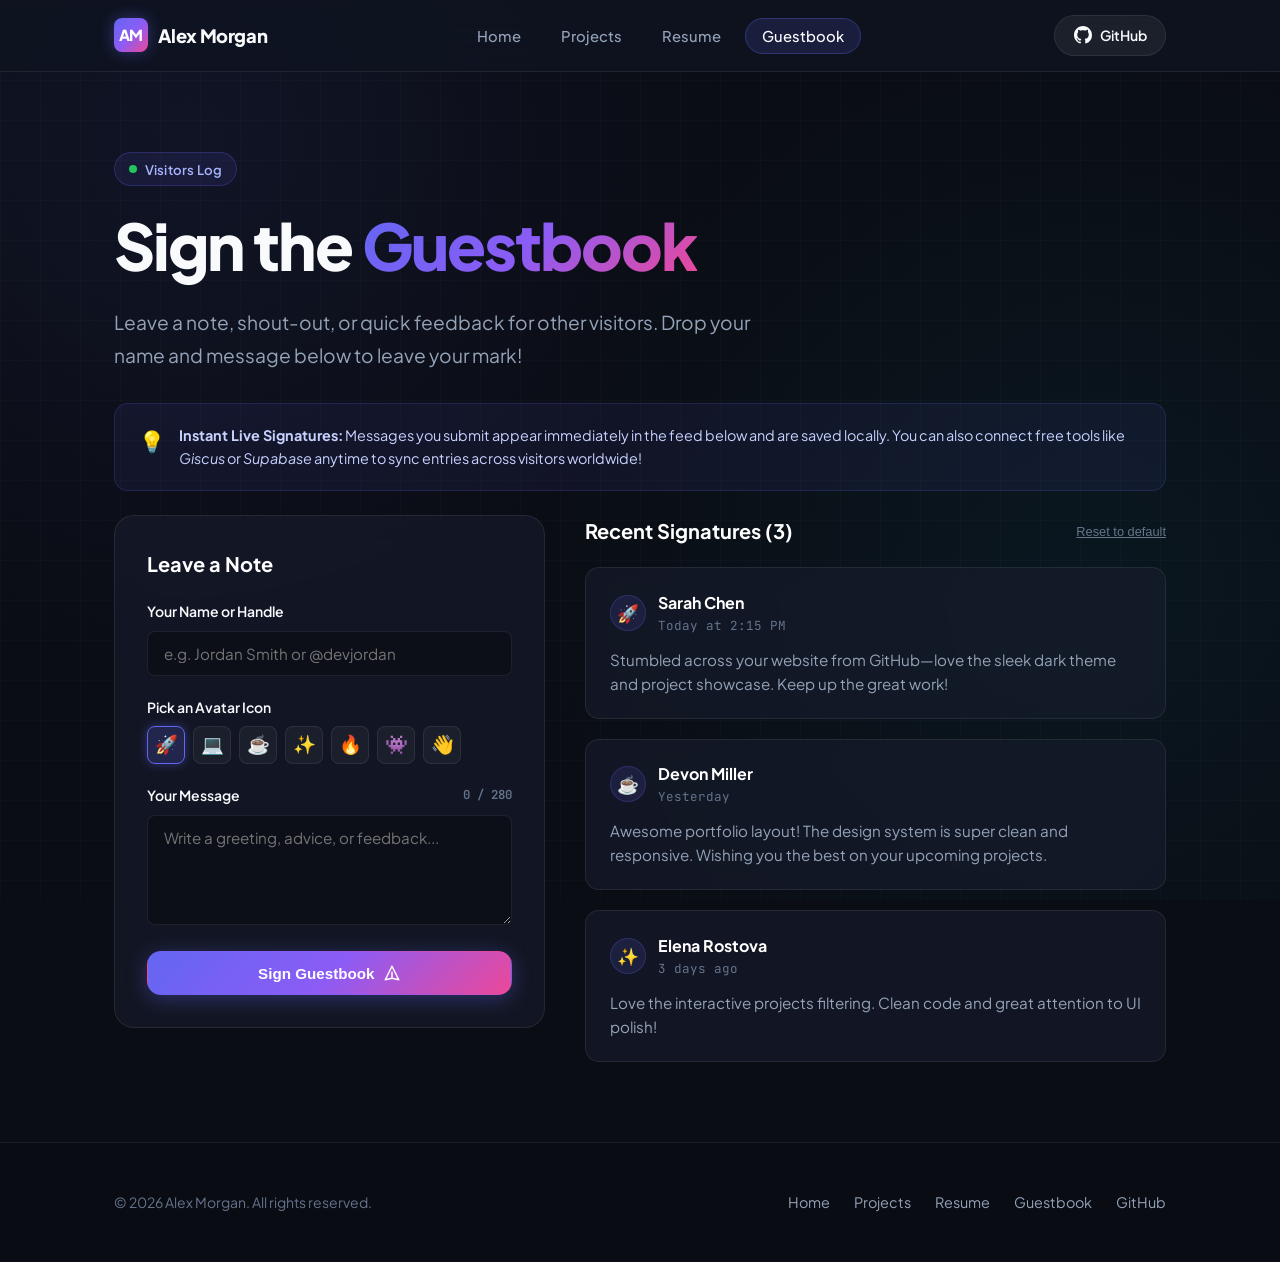
==== guestbook.html @ f6452e95 "Add guestbook feature with interactive sign form, local persistence, and updated navigation" ====
<!DOCTYPE html>
<html lang="en">
<head>
  <meta charset="UTF-8">
  <meta name="viewport" content="width=device-width, initial-scale=1.0">
  <meta name="description" content="Sign the Guestbook - Leave a friendly message, feedback, or greeting on Alex Morgan's personal website.">
  <title>Guestbook | Alex Morgan</title>
  <link rel="stylesheet" href="styles.css">
</head>
<body>
  <!-- Header / Navigation -->
  <header class="site-header">
    <div class="container site-nav">
      <a href="index.html" class="brand-logo" id="brand-logo">
        <span class="logo-symbol">AM</span>
        <span>Alex Morgan</span>
      </a>
      <nav aria-label="Main Navigation">
        <ul class="nav-links">
          <li><a href="index.html" id="nav-home">Home</a></li>
          <li><a href="project.html" id="nav-projects">Projects</a></li>
          <li><a href="resume.html" id="nav-resume">Resume</a></li>
          <li><a href="guestbook.html" class="active" id="nav-guestbook">Guestbook</a></li>
        </ul>
      </nav>
      <a href="https://github.com/dranzino/dranzinowebsite2026" target="_blank" rel="noopener noreferrer" class="nav-action-btn" id="github-link">
        <svg width="18" height="18" viewBox="0 0 24 24" fill="currentColor">
          <path d="M12 0C5.37 0 0 5.37 0 12c0 5.31 3.435 9.795 8.205 11.385.6.105.825-.255.825-.57 0-.285-.015-1.23-.015-2.235-3.015.555-3.795-.735-4.035-1.41-.135-.345-.72-1.41-1.23-1.695-.42-.225-1.02-.78-.015-.795.945-.015 1.62.87 1.845 1.23 1.08 1.815 2.805 1.305 3.495.99.105-.78.42-1.305.765-1.605-2.67-.3-5.46-1.335-5.46-5.925 0-1.305.465-2.385 1.23-3.225-.12-.3-.54-1.53.12-3.18 0 0 1.005-.315 3.3 1.23.96-.27 1.98-.405 3-.405s2.04.135 3 .405c2.295-1.56 3.3-1.23 3.3-1.23.66 1.65.24 2.88.12 3.18.765.84 1.23 1.905 1.23 3.225 0 4.605-2.805 5.625-5.475 5.925.435.375.81 1.095.81 2.22 0 1.605-.015 2.895-.015 3.3 0 .315.225.69.825.57A12.02 12.02 0 0024 12c0-6.63-5.37-12-12-12z"/>
        </svg>
        <span>GitHub</span>
      </a>
    </div>
  </header>

  <!-- Main Content -->
  <main class="container">
    <!-- Hero Section -->
    <section class="hero" style="padding-bottom: 2rem;">
      <div class="hero-badge">
        <span class="pulse-dot"></span>
        <span>Visitors Log</span>
      </div>
      <h1 class="hero-title">Sign the <span class="gradient-text">Guestbook</span></h1>
      <p class="hero-subtitle">
        Leave a note, shout-out, or quick feedback for other visitors. Drop your name and message below to leave your mark!
      </p>
    </section>

    <!-- Info Banner -->
    <div class="guest-info-banner">
      <div style="font-size: 1.3rem;">💡</div>
      <div>
        <strong>Instant Live Signatures:</strong> Messages you submit appear immediately in the feed below and are saved locally. You can also connect free tools like <em>Giscus</em> or <em>Supabase</em> anytime to sync entries across visitors worldwide!
      </div>
    </div>

    <!-- Guestbook Grid: Form & Feed -->
    <div class="guestbook-grid">
      <!-- Submission Form -->
      <aside class="guestbook-form-card">
        <h2 style="font-size: 1.25rem; font-weight: 700; color: #fff; margin-bottom: 1.25rem;">
          Leave a Note
        </h2>

        <form id="guestbook-form">
          <div class="form-group">
            <label class="form-label" for="guest-name-input">
              <span>Your Name or Handle</span>
            </label>
            <input 
              type="text" 
              id="guest-name-input" 
              class="form-input" 
              placeholder="e.g. Jordan Smith or @devjordan" 
              maxlength="40" 
              required
            >
          </div>

          <div class="form-group">
            <label class="form-label">
              <span>Pick an Avatar Icon</span>
            </label>
            <div class="avatar-selector" id="avatar-selector">
              <button type="button" class="avatar-opt selected" data-avatar="🚀">🚀</button>
              <button type="button" class="avatar-opt" data-avatar="💻">💻</button>
              <button type="button" class="avatar-opt" data-avatar="☕">☕</button>
              <button type="button" class="avatar-opt" data-avatar="✨">✨</button>
              <button type="button" class="avatar-opt" data-avatar="🔥">🔥</button>
              <button type="button" class="avatar-opt" data-avatar="👾">👾</button>
              <button type="button" class="avatar-opt" data-avatar="👋">👋</button>
            </div>
          </div>

          <div class="form-group">
            <label class="form-label" for="guest-message-input">
              <span>Your Message</span>
              <span class="form-hint"><span id="char-count">0</span> / 280</span>
            </label>
            <textarea 
              id="guest-message-input" 
              class="form-textarea" 
              placeholder="Write a greeting, advice, or feedback..." 
              maxlength="280" 
              required
            ></textarea>
          </div>

          <button type="submit" class="btn btn-primary" style="width: 100%;" id="submit-guest-btn">
            <span>Sign Guestbook</span>
            <svg width="18" height="18" fill="none" stroke="currentColor" stroke-width="2" viewBox="0 0 24 24">
              <path stroke-linecap="round" stroke-linejoin="round" d="M12 19l9 2-9-18-9 18 9-2zm0 0v-8"/>
            </svg>
          </button>
        </form>
      </aside>

      <!-- Messages Feed -->
      <section>
        <div style="display: flex; justify-content: space-between; align-items: center; margin-bottom: 1.25rem;">
          <h2 style="font-size: 1.25rem; font-weight: 700; color: #fff;">
            Recent Signatures (<span id="total-signatures">0</span>)
          </h2>
          <button id="clear-local-btn" style="background: none; border: none; color: var(--text-dim); font-size: 0.8rem; cursor: pointer; text-decoration: underline;">
            Reset to default
          </button>
        </div>

        <div class="guest-feed" id="guest-feed">
          <!-- Dynamically populated entries -->
        </div>
      </section>
    </div>
  </main>

  <!-- Footer -->
  <footer class="site-footer" style="margin-top: 5rem;">
    <div class="container footer-content">
      <div class="footer-copy">
        &copy; <span id="current-year">2026</span> Alex Morgan. All rights reserved.
      </div>
      <div class="footer-links">
        <a href="index.html">Home</a>
        <a href="project.html">Projects</a>
        <a href="resume.html">Resume</a>
        <a href="guestbook.html">Guestbook</a>
        <a href="https://github.com/dranzino/dranzinowebsite2026" target="_blank" rel="noopener noreferrer">GitHub</a>
      </div>
    </div>
  </footer>

  <script>
    document.getElementById('current-year').textContent = new Date().getFullYear();

    // Default seed messages
    const defaultEntries = [
      {
        id: "seed-1",
        name: "Sarah Chen",
        avatar: "🚀",
        message: "Stumbled across your website from GitHub—love the sleek dark theme and project showcase. Keep up the great work!",
        date: "Today at 2:15 PM"
      },
      {
        id: "seed-2",
        name: "Devon Miller",
        avatar: "☕",
        message: "Awesome portfolio layout! The design system is super clean and responsive. Wishing you the best on your upcoming projects.",
        date: "Yesterday"
      },
      {
        id: "seed-3",
        name: "Elena Rostova",
        avatar: "✨",
        message: "Love the interactive projects filtering. Clean code and great attention to UI polish!",
        date: "3 days ago"
      }
    ];

    // Local Storage helpers
    const STORAGE_KEY = 'portfolio_guestbook_entries_v1';

    function loadEntries() {
      const stored = localStorage.getItem(STORAGE_KEY);
      if (!stored) {
        localStorage.setItem(STORAGE_KEY, JSON.stringify(defaultEntries));
        return defaultEntries;
      }
      try {
        return JSON.parse(stored);
      } catch (e) {
        return defaultEntries;
      }
    }

    function saveEntries(entries) {
      localStorage.setItem(STORAGE_KEY, JSON.stringify(entries));
    }

    // Avatar Selection Logic
    let selectedAvatar = "🚀";
    const avatarBtns = document.querySelectorAll('.avatar-opt');
    avatarBtns.forEach(btn => {
      btn.addEventListener('click', () => {
        avatarBtns.forEach(b => b.classList.remove('selected'));
        btn.classList.add('selected');
        selectedAvatar = btn.getAttribute('data-avatar');
      });
    });

    // Character Counter
    const messageInput = document.getElementById('guest-message-input');
    const charCounter = document.getElementById('char-count');
    messageInput.addEventListener('input', () => {
      charCounter.textContent = messageInput.value.length;
    });

    // Render entries to feed
    const feedContainer = document.getElementById('guest-feed');
    const countDisplay = document.getElementById('total-signatures');

    function renderFeed() {
      const entries = loadEntries();
      countDisplay.textContent = entries.length;
      feedContainer.innerHTML = '';

      entries.forEach(entry => {
        const card = document.createElement('article');
        card.className = 'guest-card';
        card.innerHTML = `
          <div class="guest-card-header">
            <div class="guest-author">
              <div class="guest-avatar-icon">${escapeHtml(entry.avatar || '👋')}</div>
              <div>
                <div class="guest-name">${escapeHtml(entry.name)}</div>
                <div class="guest-date">${escapeHtml(entry.date)}</div>
              </div>
            </div>
          </div>
          <p class="guest-message">${escapeHtml(entry.message)}</p>
        `;
        feedContainer.appendChild(card);
      });
    }

    function escapeHtml(str) {
      return str.replace(/[&<>'"]/g, 
        tag => ({ '&': '&amp;', '<': '&lt;', '>': '&gt;', "'": '&#39;', '"': '&quot;' }[tag] || tag)
      );
    }

    // Handle Form Submit
    const guestForm = document.getElementById('guestbook-form');
    guestForm.addEventListener('submit', (e) => {
      e.preventDefault();
      const name = document.getElementById('guest-name-input').value.trim();
      const message = messageInput.value.trim();

      if (!name || !message) return;

      const newEntry = {
        id: 'entry-' + Date.now(),
        name: name,
        avatar: selectedAvatar,
        message: message,
        date: "Just now"
      };

      const currentEntries = loadEntries();
      currentEntries.unshift(newEntry);
      saveEntries(currentEntries);

      // Re-render and clear form
      renderFeed();
      guestForm.reset();
      charCounter.textContent = "0";

      // Reset avatar selection
      avatarBtns.forEach(b => b.classList.remove('selected'));
      avatarBtns[0].classList.add('selected');
      selectedAvatar = "🚀";
    });

    // Reset button
    document.getElementById('clear-local-btn').addEventListener('click', () => {
      if (confirm('Reset guestbook entries back to defaults?')) {
        localStorage.removeItem(STORAGE_KEY);
        renderFeed();
      }
    });

    // Initial render
    renderFeed();
  </script>
</body>
</html>
---- styles.css ----
/* ==========================================================================
   Design System & Modern Stylesheet
   Personal Website
   ========================================================================== */

@import url('https://fonts.googleapis.com/css2?family=Plus+Jakarta+Sans:wght@300;400;500;600;700;800&family=JetBrains+Mono:wght@400;500&display=swap');

:root {
  /* Color Palette */
  --bg-primary: #0a0d14;
  --bg-secondary: #0f1422;
  --bg-card: rgba(23, 29, 45, 0.65);
  --bg-card-hover: rgba(30, 39, 60, 0.8);
  --bg-glass: rgba(15, 20, 34, 0.75);
  
  --border-subtle: rgba(255, 255, 255, 0.08);
  --border-glow: rgba(99, 102, 241, 0.3);
  --border-accent: rgba(56, 189, 248, 0.4);

  --text-main: #f8fafc;
  --text-muted: #94a3b8;
  --text-dim: #64748b;

  --primary: #6366f1;
  --primary-rgb: 99, 102, 241;
  --secondary: #06b6d4;
  --accent: #ec4899;
  
  --gradient-brand: linear-gradient(135deg, #6366f1 0%, #8b5cf6 50%, #ec4899 100%);
  --gradient-glow: radial-gradient(circle at 50% 0%, rgba(99, 102, 241, 0.15) 0%, transparent 70%);
  --gradient-card: linear-gradient(180deg, rgba(255, 255, 255, 0.04) 0%, rgba(255, 255, 255, 0.01) 100%);

  /* Typography */
  --font-sans: 'Plus Jakarta Sans', -apple-system, BlinkMacSystemFont, 'Segoe UI', Roboto, sans-serif;
  --font-mono: 'JetBrains Mono', monospace;

  /* Layout */
  --max-width: 1100px;
  --nav-height: 72px;
  --radius-sm: 8px;
  --radius-md: 14px;
  --radius-lg: 20px;
  --radius-full: 9999px;

  /* Shadows */
  --shadow-sm: 0 2px 8px rgba(0, 0, 0, 0.25);
  --shadow-md: 0 8px 24px -4px rgba(0, 0, 0, 0.35);
  --shadow-glow: 0 0 30px rgba(99, 102, 241, 0.25);

  /* Transitions */
  --transition-fast: 0.15s ease;
  --transition-normal: 0.25s cubic-bezier(0.16, 1, 0.3, 1);
}

/* Base Resets */
*, *::before, *::after {
  box-sizing: border-box;
  margin: 0;
  padding: 0;
}

html {
  scroll-behavior: smooth;
  color-scheme: dark;
}

body {
  font-family: var(--font-sans);
  background-color: var(--bg-primary);
  color: var(--text-main);
  line-height: 1.6;
  min-height: 100vh;
  display: flex;
  flex-direction: column;
  overflow-x: hidden;
  position: relative;
  background-image: 
    radial-gradient(circle at 15% 15%, rgba(99, 102, 241, 0.08) 0%, transparent 40%),
    radial-gradient(circle at 85% 65%, rgba(6, 182, 212, 0.06) 0%, transparent 45%);
  background-attachment: fixed;
}

/* Background Subtle Mesh Grid */
body::before {
  content: "";
  position: fixed;
  inset: 0;
  background-image: linear-gradient(to right, rgba(255, 255, 255, 0.02) 1px, transparent 1px),
                    linear-gradient(to bottom, rgba(255, 255, 255, 0.02) 1px, transparent 1px);
  background-size: 40px 40px;
  pointer-events: none;
  z-index: 0;
}

/* Links & Media */
a {
  color: inherit;
  text-decoration: none;
  transition: color var(--transition-fast);
}

img {
  max-width: 100%;
  display: block;
}

/* Container */
.container {
  width: 100%;
  max-width: var(--max-width);
  margin-inline: auto;
  padding-inline: 1.5rem;
  position: relative;
  z-index: 1;
}

/* Navigation Header */
.site-header {
  position: sticky;
  top: 0;
  z-index: 100;
  backdrop-filter: blur(16px);
  -webkit-backdrop-filter: blur(16px);
  background: var(--bg-glass);
  border-bottom: 1px solid var(--border-subtle);
  height: var(--nav-height);
  display: flex;
  align-items: center;
}

.site-nav {
  display: flex;
  justify-content: space-between;
  align-items: center;
  width: 100%;
}

.brand-logo {
  display: flex;
  align-items: center;
  gap: 0.65rem;
  font-weight: 800;
  font-size: 1.15rem;
  letter-spacing: -0.02em;
  color: var(--text-main);
}

.brand-logo .logo-symbol {
  width: 34px;
  height: 34px;
  border-radius: var(--radius-sm);
  background: var(--gradient-brand);
  display: grid;
  place-items: center;
  font-size: 0.95rem;
  font-weight: 800;
  color: #fff;
  box-shadow: 0 0 15px rgba(99, 102, 241, 0.4);
}

.nav-links {
  display: flex;
  align-items: center;
  list-style: none;
  gap: 0.5rem;
}

.nav-links a {
  padding: 0.5rem 1rem;
  border-radius: var(--radius-full);
  font-size: 0.925rem;
  font-weight: 500;
  color: var(--text-muted);
  transition: all var(--transition-fast);
}

.nav-links a:hover {
  color: var(--text-main);
  background: rgba(255, 255, 255, 0.05);
}

.nav-links a.active {
  color: #fff;
  background: rgba(99, 102, 241, 0.15);
  border: 1px solid rgba(99, 102, 241, 0.3);
}

.nav-action-btn {
  display: inline-flex;
  align-items: center;
  gap: 0.5rem;
  font-size: 0.875rem;
  font-weight: 600;
  padding: 0.5rem 1.15rem;
  border-radius: var(--radius-full);
  background: rgba(255, 255, 255, 0.06);
  border: 1px solid var(--border-subtle);
  color: var(--text-main);
  transition: all var(--transition-normal);
}

.nav-action-btn:hover {
  background: rgba(255, 255, 255, 0.12);
  border-color: rgba(255, 255, 255, 0.2);
  transform: translateY(-1px);
}

/* Page Hero Section */
.hero {
  padding: 5rem 0 3.5rem;
  display: flex;
  flex-direction: column;
  align-items: flex-start;
  gap: 1.5rem;
}

.hero-badge {
  display: inline-flex;
  align-items: center;
  gap: 0.5rem;
  padding: 0.35rem 0.85rem;
  border-radius: var(--radius-full);
  background: rgba(99, 102, 241, 0.1);
  border: 1px solid rgba(99, 102, 241, 0.25);
  color: #a5b4fc;
  font-size: 0.825rem;
  font-weight: 600;
  letter-spacing: 0.02em;
}

.pulse-dot {
  width: 8px;
  height: 8px;
  border-radius: 50%;
  background: #22c55e;
  box-shadow: 0 0 0 0 rgba(34, 197, 94, 0.7);
  animation: pulse 2s infinite;
}

@keyframes pulse {
  0% { transform: scale(0.95); box-shadow: 0 0 0 0 rgba(34, 197, 94, 0.7); }
  70% { transform: scale(1); box-shadow: 0 0 0 6px rgba(34, 197, 94, 0); }
  100% { transform: scale(0.95); box-shadow: 0 0 0 0 rgba(34, 197, 94, 0); }
}

.hero-title {
  font-size: clamp(2.5rem, 5vw, 4rem);
  font-weight: 800;
  line-height: 1.12;
  letter-spacing: -0.03em;
}

.gradient-text {
  background: var(--gradient-brand);
  -webkit-background-clip: text;
  background-clip: text;
  -webkit-text-fill-color: transparent;
  display: inline-block;
}

.hero-subtitle {
  font-size: 1.2rem;
  color: var(--text-muted);
  max-width: 650px;
  line-height: 1.7;
}

.hero-cta {
  display: flex;
  flex-wrap: wrap;
  gap: 1rem;
  margin-top: 0.75rem;
}

/* Buttons */
.btn {
  display: inline-flex;
  align-items: center;
  justify-content: center;
  gap: 0.5rem;
  padding: 0.75rem 1.6rem;
  border-radius: var(--radius-md);
  font-size: 0.95rem;
  font-weight: 600;
  cursor: pointer;
  transition: all var(--transition-normal);
  border: 1px solid transparent;
}

.btn-primary {
  background: var(--gradient-brand);
  color: #fff;
  box-shadow: 0 4px 20px rgba(99, 102, 241, 0.35);
}

.btn-primary:hover {
  transform: translateY(-2px);
  box-shadow: 0 8px 28px rgba(99, 102, 241, 0.45);
}

.btn-secondary {
  background: rgba(255, 255, 255, 0.05);
  border: 1px solid var(--border-subtle);
  color: var(--text-main);
  backdrop-filter: blur(8px);
}

.btn-secondary:hover {
  background: rgba(255, 255, 255, 0.09);
  border-color: rgba(255, 255, 255, 0.2);
  transform: translateY(-2px);
}

/* Stat Grid / Highlight Badges */
.stats-grid {
  display: grid;
  grid-template-columns: repeat(auto-fit, minmax(200px, 1fr));
  gap: 1.25rem;
  margin-block: 2.5rem 4rem;
}

.stat-card {
  background: var(--bg-card);
  border: 1px solid var(--border-subtle);
  border-radius: var(--radius-md);
  padding: 1.5rem;
  backdrop-filter: blur(12px);
  transition: transform var(--transition-normal), border-color var(--transition-normal);
}

.stat-card:hover {
  transform: translateY(-3px);
  border-color: var(--border-glow);
}

.stat-num {
  font-size: 2rem;
  font-weight: 800;
  color: #fff;
  font-family: var(--font-sans);
}

.stat-desc {
  font-size: 0.875rem;
  color: var(--text-muted);
  margin-top: 0.25rem;
}

/* Content Sections */
.section {
  padding-block: 3.5rem;
}

.section-header {
  margin-bottom: 2.5rem;
}

.section-header .section-tag {
  color: var(--primary);
  font-size: 0.85rem;
  font-weight: 700;
  text-transform: uppercase;
  letter-spacing: 0.08em;
}

.section-header h2 {
  font-size: 2rem;
  font-weight: 700;
  letter-spacing: -0.02em;
  margin-top: 0.25rem;
}

.section-header p {
  color: var(--text-muted);
  margin-top: 0.5rem;
  max-width: 600px;
}

/* Card Grids */
.card-grid {
  display: grid;
  grid-template-columns: repeat(auto-fill, minmax(320px, 1fr));
  gap: 1.5rem;
}

.card {
  background: var(--bg-card);
  background-image: var(--gradient-card);
  border: 1px solid var(--border-subtle);
  border-radius: var(--radius-lg);
  padding: 1.75rem;
  display: flex;
  flex-direction: column;
  justify-content: space-between;
  gap: 1.25rem;
  position: relative;
  overflow: hidden;
  backdrop-filter: blur(12px);
  transition: transform var(--transition-normal), border-color var(--transition-normal), box-shadow var(--transition-normal);
}

.card:hover {
  transform: translateY(-4px);
  border-color: var(--border-glow);
  box-shadow: var(--shadow-glow);
}

.card-top {
  display: flex;
  justify-content: space-between;
  align-items: flex-start;
}

.card-icon {
  width: 44px;
  height: 44px;
  border-radius: var(--radius-sm);
  background: rgba(99, 102, 241, 0.12);
  border: 1px solid rgba(99, 102, 241, 0.25);
  display: grid;
  place-items: center;
  font-size: 1.3rem;
}

.card-badge {
  font-size: 0.75rem;
  font-weight: 600;
  padding: 0.25rem 0.65rem;
  border-radius: var(--radius-full);
  background: rgba(56, 189, 248, 0.1);
  color: #38bdf8;
  border: 1px solid rgba(56, 189, 248, 0.25);
}

.card-body h3 {
  font-size: 1.35rem;
  font-weight: 700;
  margin-bottom: 0.5rem;
  color: #fff;
}

.card-body p {
  color: var(--text-muted);
  font-size: 0.95rem;
  line-height: 1.6;
}

.tags-list {
  display: flex;
  flex-wrap: wrap;
  gap: 0.45rem;
  margin-top: 1rem;
}

.tag {
  font-size: 0.775rem;
  font-family: var(--font-mono);
  background: rgba(255, 255, 255, 0.05);
  border: 1px solid var(--border-subtle);
  padding: 0.2rem 0.6rem;
  border-radius: var(--radius-sm);
  color: #cbd5e1;
}

.card-actions {
  display: flex;
  align-items: center;
  gap: 1rem;
  padding-top: 1rem;
  border-top: 1px solid var(--border-subtle);
}

.link-btn {
  display: inline-flex;
  align-items: center;
  gap: 0.35rem;
  font-size: 0.875rem;
  font-weight: 600;
  color: #a5b4fc;
}

.link-btn:hover {
  color: #fff;
  text-decoration: underline;
}

/* Timeline Styles (for Resume) */
.timeline {
  position: relative;
  border-left: 2px solid rgba(255, 255, 255, 0.1);
  margin-left: 0.5rem;
  padding-left: 2rem;
  display: flex;
  flex-direction: column;
  gap: 2.5rem;
}

.timeline-item {
  position: relative;
}

.timeline-dot {
  position: absolute;
  left: -2.45rem;
  top: 0.25rem;
  width: 14px;
  height: 14px;
  border-radius: 50%;
  background: var(--primary);
  border: 3px solid var(--bg-primary);
  box-shadow: 0 0 10px var(--primary);
}

.timeline-header {
  display: flex;
  flex-wrap: wrap;
  justify-content: space-between;
  align-items: baseline;
  gap: 0.5rem;
}

.timeline-role {
  font-size: 1.25rem;
  font-weight: 700;
  color: #fff;
}

.timeline-company {
  color: var(--secondary);
  font-weight: 600;
  font-size: 1rem;
}

.timeline-period {
  font-family: var(--font-mono);
  font-size: 0.825rem;
  color: var(--text-dim);
  background: rgba(255, 255, 255, 0.04);
  padding: 0.2rem 0.55rem;
  border-radius: var(--radius-sm);
  border: 1px solid var(--border-subtle);
}

.timeline-desc {
  margin-top: 0.75rem;
  color: var(--text-muted);
  font-size: 0.95rem;
}

.timeline-desc ul {
  padding-left: 1.2rem;
  margin-top: 0.5rem;
  display: flex;
  flex-direction: column;
  gap: 0.35rem;
}

/* Skills Matrix */
.skills-container {
  display: grid;
  grid-template-columns: repeat(auto-fit, minmax(280px, 1fr));
  gap: 1.5rem;
  margin-top: 1.5rem;
}

.skills-group {
  background: var(--bg-card);
  border: 1px solid var(--border-subtle);
  border-radius: var(--radius-md);
  padding: 1.5rem;
}

.skills-group h3 {
  font-size: 1.1rem;
  font-weight: 700;
  color: #fff;
  margin-bottom: 1rem;
  display: flex;
  align-items: center;
  gap: 0.5rem;
}

/* Footer */
.site-footer {
  margin-top: auto;
  border-top: 1px solid var(--border-subtle);
  padding: 3rem 0;
  background: rgba(10, 13, 20, 0.9);
}

.footer-content {
  display: flex;
  flex-wrap: wrap;
  justify-content: space-between;
  align-items: center;
  gap: 1.5rem;
}

.footer-links {
  display: flex;
  gap: 1.5rem;
  font-size: 0.9rem;
  color: var(--text-muted);
}

.footer-links a:hover {
  color: #fff;
}

.footer-copy {
  font-size: 0.875rem;
  color: var(--text-dim);
}

/* Responsive Adjustments */
@media (max-width: 768px) {
  .hero-title {
    font-size: 2.25rem;
  }
  
  .nav-links {
    gap: 0.25rem;
  }

  .nav-links a {
    padding: 0.4rem 0.65rem;
    font-size: 0.85rem;
  }

  .timeline {
    padding-left: 1.5rem;
  }

  .timeline-dot {
    left: -1.95rem;
  }
}

/* ==========================================================================
   Guestbook Styles
   ========================================================================== */
.guestbook-grid {
  display: grid;
  grid-template-columns: 1fr 1.35fr;
  gap: 2.5rem;
  align-items: start;
  margin-top: 1rem;
}

@media (max-width: 900px) {
  .guestbook-grid {
    grid-template-columns: 1fr;
    gap: 2rem;
  }
}

.guestbook-form-card {
  background: var(--bg-card);
  border: 1px solid var(--border-subtle);
  border-radius: var(--radius-lg);
  padding: 2rem;
  backdrop-filter: blur(12px);
  position: sticky;
  top: calc(var(--nav-height) + 1.5rem);
}

.form-group {
  margin-bottom: 1.25rem;
}

.form-label {
  display: flex;
  justify-content: space-between;
  align-items: center;
  font-size: 0.875rem;
  font-weight: 600;
  color: var(--text-main);
  margin-bottom: 0.5rem;
}

.form-hint {
  font-size: 0.775rem;
  font-family: var(--font-mono);
  color: var(--text-dim);
}

.form-input,
.form-textarea {
  width: 100%;
  background: rgba(10, 13, 20, 0.7);
  border: 1px solid var(--border-subtle);
  border-radius: var(--radius-sm);
  padding: 0.75rem 1rem;
  color: var(--text-main);
  font-family: var(--font-sans);
  font-size: 0.95rem;
  outline: none;
  transition: all var(--transition-fast);
}

.form-input:focus,
.form-textarea:focus {
  border-color: var(--primary);
  box-shadow: 0 0 0 3px rgba(99, 102, 241, 0.25);
  background: rgba(15, 20, 32, 0.85);
}

.form-textarea {
  resize: vertical;
  min-height: 110px;
}

/* Emoji Avatar Picker */
.avatar-selector {
  display: flex;
  gap: 0.5rem;
  flex-wrap: wrap;
}

.avatar-opt {
  width: 38px;
  height: 38px;
  border-radius: var(--radius-sm);
  border: 1px solid var(--border-subtle);
  background: rgba(255, 255, 255, 0.04);
  font-size: 1.15rem;
  display: grid;
  place-items: center;
  cursor: pointer;
  transition: all var(--transition-fast);
}

.avatar-opt:hover {
  background: rgba(255, 255, 255, 0.1);
  transform: translateY(-2px);
}

.avatar-opt.selected {
  border-color: var(--primary);
  background: rgba(99, 102, 241, 0.2);
  box-shadow: 0 0 10px rgba(99, 102, 241, 0.4);
}

/* Feed & Cards */
.guest-feed {
  display: flex;
  flex-direction: column;
  gap: 1.25rem;
}

.guest-card {
  background: var(--bg-card);
  border: 1px solid var(--border-subtle);
  border-radius: var(--radius-md);
  padding: 1.35rem 1.5rem;
  backdrop-filter: blur(10px);
  transition: transform var(--transition-fast), border-color var(--transition-fast);
  animation: fadeInEntry 0.35s cubic-bezier(0.16, 1, 0.3, 1);
}

@keyframes fadeInEntry {
  from {
    opacity: 0;
    transform: translateY(-8px);
  }
  to {
    opacity: 1;
    transform: translateY(0);
  }
}

.guest-card:hover {
  border-color: rgba(99, 102, 241, 0.25);
  transform: translateY(-2px);
}

.guest-card-header {
  display: flex;
  align-items: center;
  justify-content: space-between;
  margin-bottom: 0.75rem;
}

.guest-author {
  display: flex;
  align-items: center;
  gap: 0.75rem;
}

.guest-avatar-icon {
  width: 36px;
  height: 36px;
  border-radius: 50%;
  background: rgba(99, 102, 241, 0.12);
  border: 1px solid rgba(99, 102, 241, 0.25);
  display: grid;
  place-items: center;
  font-size: 1.1rem;
}

.guest-name {
  font-size: 1rem;
  font-weight: 700;
  color: #fff;
}

.guest-date {
  font-family: var(--font-mono);
  font-size: 0.785rem;
  color: var(--text-dim);
}

.guest-message {
  color: var(--text-muted);
  font-size: 0.95rem;
  line-height: 1.6;
  white-space: pre-wrap;
  word-break: break-word;
}

.guest-info-banner {
  background: rgba(99, 102, 241, 0.08);
  border: 1px solid rgba(99, 102, 241, 0.2);
  border-radius: var(--radius-md);
  padding: 1.25rem 1.5rem;
  margin-bottom: 1.5rem;
  font-size: 0.9rem;
  color: #c7d2fe;
  display: flex;
  align-items: flex-start;
  gap: 0.85rem;
}
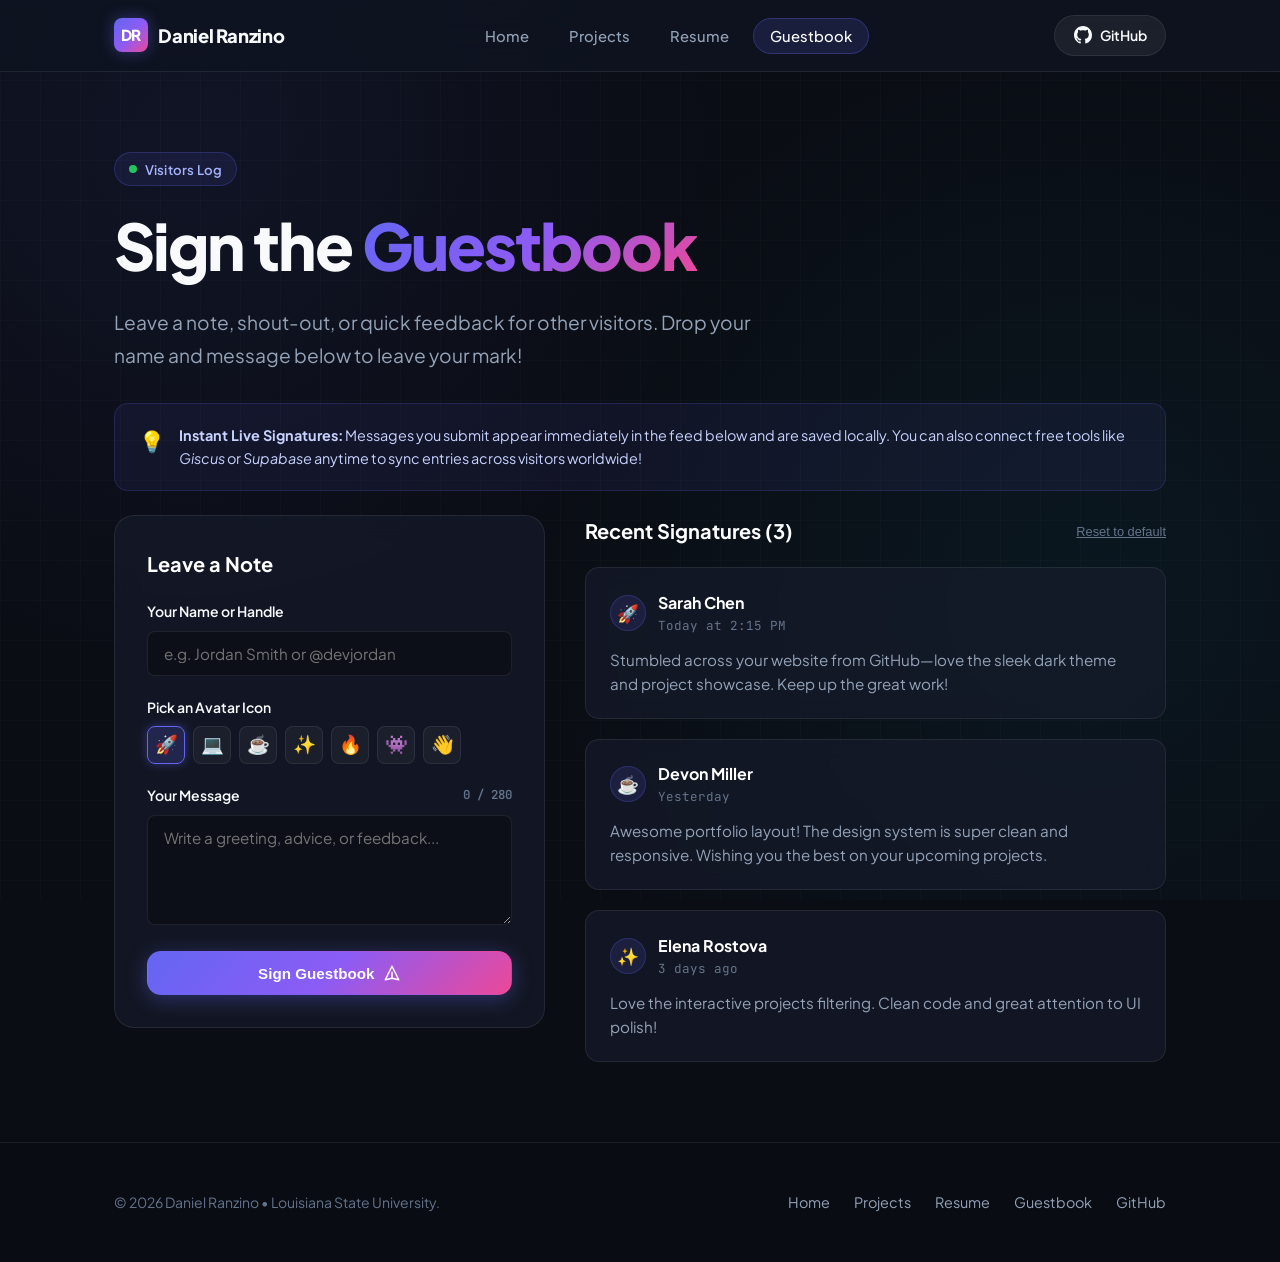
==== commit 9c769486: "Personalize website for Daniel Ranzino with LSU ISA degree, resume details, and custom intro" ====
--- a/guestbook.html
+++ b/guestbook.html
@@ -3,8 +3,8 @@
 <head>
   <meta charset="UTF-8">
   <meta name="viewport" content="width=device-width, initial-scale=1.0">
-  <meta name="description" content="Sign the Guestbook - Leave a friendly message, feedback, or greeting on Alex Morgan's personal website.">
-  <title>Guestbook | Alex Morgan</title>
+  <meta name="description" content="Sign the Guestbook - Leave a friendly message, feedback, or greeting on Daniel Ranzino's personal website.">
+  <title>Guestbook | Daniel Ranzino</title>
   <link rel="stylesheet" href="styles.css">
 </head>
 <body>
@@ -12,8 +12,8 @@
   <header class="site-header">
     <div class="container site-nav">
       <a href="index.html" class="brand-logo" id="brand-logo">
-        <span class="logo-symbol">AM</span>
-        <span>Alex Morgan</span>
+        <span class="logo-symbol">DR</span>
+        <span>Daniel Ranzino</span>
       </a>
       <nav aria-label="Main Navigation">
         <ul class="nav-links">
@@ -137,7 +137,7 @@
   <footer class="site-footer" style="margin-top: 5rem;">
     <div class="container footer-content">
       <div class="footer-copy">
-        &copy; <span id="current-year">2026</span> Alex Morgan. All rights reserved.
+        &copy; <span id="current-year">2026</span> Daniel Ranzino &bull; Louisiana State University.
       </div>
       <div class="footer-links">
         <a href="index.html">Home</a>
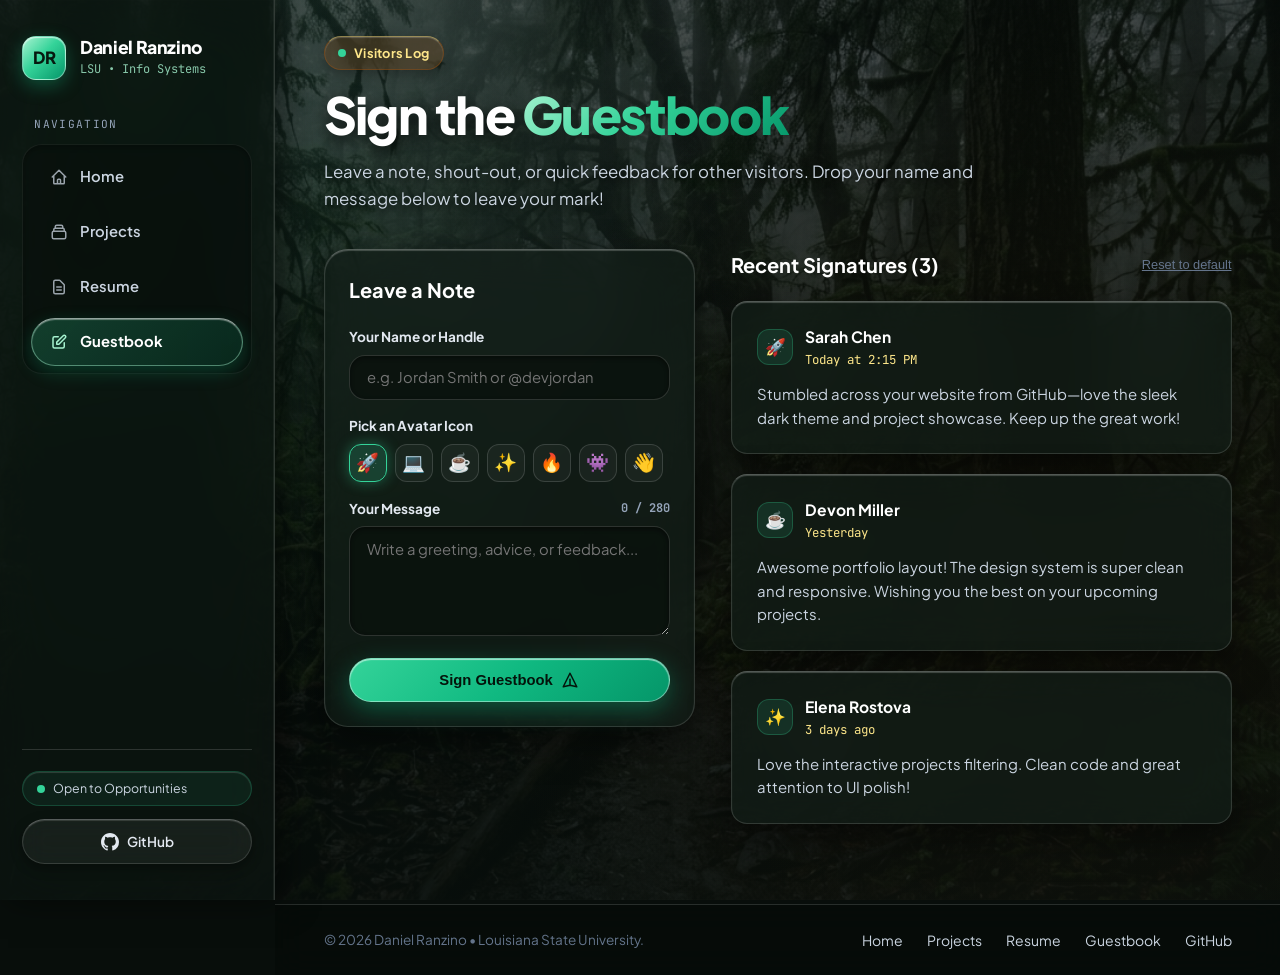
==== commit c6375251: "Update site style, vertical spacing, and resume directory specificity - Style: applied moody foggy r" ====
--- a/guestbook.html
+++ b/guestbook.html
@@ -8,146 +8,178 @@
   <link rel="stylesheet" href="styles.css">
 </head>
 <body>
-  <!-- Header / Navigation -->
-  <header class="site-header">
-    <div class="container site-nav">
-      <a href="index.html" class="brand-logo" id="brand-logo">
-        <span class="logo-symbol">DR</span>
-        <span>Daniel Ranzino</span>
-      </a>
-      <nav aria-label="Main Navigation">
-        <ul class="nav-links">
-          <li><a href="index.html" id="nav-home">Home</a></li>
-          <li><a href="project.html" id="nav-projects">Projects</a></li>
-          <li><a href="resume.html" id="nav-resume">Resume</a></li>
-          <li><a href="guestbook.html" class="active" id="nav-guestbook">Guestbook</a></li>
-        </ul>
-      </nav>
-      <a href="https://github.com/dranzino/dranzinowebsite2026" target="_blank" rel="noopener noreferrer" class="nav-action-btn" id="github-link">
-        <svg width="18" height="18" viewBox="0 0 24 24" fill="currentColor">
-          <path d="M12 0C5.37 0 0 5.37 0 12c0 5.31 3.435 9.795 8.205 11.385.6.105.825-.255.825-.57 0-.285-.015-1.23-.015-2.235-3.015.555-3.795-.735-4.035-1.41-.135-.345-.72-1.41-1.23-1.695-.42-.225-1.02-.78-.015-.795.945-.015 1.62.87 1.845 1.23 1.08 1.815 2.805 1.305 3.495.99.105-.78.42-1.305.765-1.605-2.67-.3-5.46-1.335-5.46-5.925 0-1.305.465-2.385 1.23-3.225-.12-.3-.54-1.53.12-3.18 0 0 1.005-.315 3.3 1.23.96-.27 1.98-.405 3-.405s2.04.135 3 .405c2.295-1.56 3.3-1.23 3.3-1.23.66 1.65.24 2.88.12 3.18.765.84 1.23 1.905 1.23 3.225 0 4.605-2.805 5.625-5.475 5.925.435.375.81 1.095.81 2.22 0 1.605-.015 2.895-.015 3.3 0 .315.225.69.825.57A12.02 12.02 0 0024 12c0-6.63-5.37-12-12-12z"/>
-        </svg>
-        <span>GitHub</span>
-      </a>
+  <div class="app-layout">
+    <!-- Enclosed Left-Hand Sidebar -->
+    <aside class="app-sidebar">
+      <div class="sidebar-inner">
+        <div class="sidebar-top">
+          <a href="index.html" class="brand-logo" id="brand-logo">
+            <span class="logo-symbol">DR</span>
+            <div class="brand-text">
+              <span class="brand-name">Daniel Ranzino</span>
+              <span class="brand-sub">LSU &bull; Info Systems</span>
+            </div>
+          </a>
+
+          <div class="nav-section">
+            <span class="nav-section-title">Navigation</span>
+            <nav aria-label="Main Navigation" class="sidebar-nav">
+              <ul class="nav-links">
+                <li>
+                  <a href="index.html" id="nav-home">
+                    <svg fill="none" stroke="currentColor" stroke-width="2" viewBox="0 0 24 24"><path stroke-linecap="round" stroke-linejoin="round" d="M3 12l2-2m0 0l7-7 7 7M5 10v10a1 1 0 001 1h3m10-11l2 2m-2-2v10a1 1 0 01-1 1h-3m-6 0a1 1 0 001-1v-4a1 1 0 011-1h2a1 1 0 011 1v4a1 1 0 001 1m-6 0h6"/></svg>
+                    <span>Home</span>
+                  </a>
+                </li>
+                <li>
+                  <a href="project.html" id="nav-projects">
+                    <svg fill="none" stroke="currentColor" stroke-width="2" viewBox="0 0 24 24"><path stroke-linecap="round" stroke-linejoin="round" d="M19 11H5m14 0a2 2 0 012 2v6a2 2 0 01-2 2H5a2 2 0 01-2-2v-6a2 2 0 012-2m14 0V9a2 2 0 00-2-2M5 11V9a2 2 0 012-2m0 0V5a2 2 0 012-2h6a2 2 0 012 2v2M7 7h10"/></svg>
+                    <span>Projects</span>
+                  </a>
+                </li>
+                <li>
+                  <a href="resume.html" id="nav-resume">
+                    <svg fill="none" stroke="currentColor" stroke-width="2" viewBox="0 0 24 24"><path stroke-linecap="round" stroke-linejoin="round" d="M9 12h6m-6 4h6m2 5H7a2 2 0 01-2-2V5a2 2 0 012-2h5.586a1 1 0 01.707.293l5.414 5.414a1 1 0 01.293.707V19a2 2 0 01-2 2z"/></svg>
+                    <span>Resume</span>
+                  </a>
+                </li>
+                <li>
+                  <a href="guestbook.html" class="active" id="nav-guestbook">
+                    <svg fill="none" stroke="currentColor" stroke-width="2" viewBox="0 0 24 24"><path stroke-linecap="round" stroke-linejoin="round" d="M11 5H6a2 2 0 00-2 2v11a2 2 0 002 2h11a2 2 0 002-2v-5m-1.414-9.414a2 2 0 112.828 2.828L11.828 15H9v-2.828l8.586-8.586z"/></svg>
+                    <span>Guestbook</span>
+                  </a>
+                </li>
+              </ul>
+            </nav>
+          </div>
+        </div>
+
+        <div class="sidebar-footer">
+          <div class="sidebar-status">
+            <span class="pulse-dot"></span>
+            <span>Open to Opportunities</span>
+          </div>
+          <a href="https://github.com/dranzino/dranzinowebsite2026" target="_blank" rel="noopener noreferrer" class="nav-action-btn" id="github-link">
+            <svg width="18" height="18" viewBox="0 0 24 24" fill="currentColor">
+              <path d="M12 0C5.37 0 0 5.37 0 12c0 5.31 3.435 9.795 8.205 11.385.6.105.825-.255.825-.57 0-.285-.015-1.23-.015-2.235-3.015.555-3.795-.735-4.035-1.41-.135-.345-.72-1.41-1.23-1.695-.42-.225-1.02-.78-.015-.795.945-.015 1.62.87 1.845 1.23 1.08 1.815 2.805 1.305 3.495.99.105-.78.42-1.305.765-1.605-2.67-.3-5.46-1.335-5.46-5.925 0-1.305.465-2.385 1.23-3.225-.12-.3-.54-1.53.12-3.18 0 0 1.005-.315 3.3 1.23.96-.27 1.98-.405 3-.405s2.04.135 3 .405c2.295-1.56 3.3-1.23 3.3-1.23.66 1.65.24 2.88.12 3.18.765.84 1.23 1.905 1.23 3.225 0 4.605-2.805 5.625-5.475 5.925.435.375.81 1.095.81 2.22 0 1.605-.015 2.895-.015 3.3 0 .315.225.69.825.57A12.02 12.02 0 0024 12c0-6.63-5.37-12-12-12z"/>
+            </svg>
+            <span>GitHub</span>
+          </a>
+        </div>
+      </div>
+    </aside>
+
+    <!-- Main Content Column -->
+    <div class="app-content">
+      <main class="container">
+        <!-- Hero Section -->
+        <section class="hero">
+          <div class="hero-badge">
+            <span class="pulse-dot"></span>
+            <span>Visitors Log</span>
+          </div>
+          <h1 class="hero-title">Sign the <span class="gradient-text">Guestbook</span></h1>
+          <p class="hero-subtitle">
+            Leave a note, shout-out, or quick feedback for other visitors. Drop your name and message below to leave your mark!
+          </p>
+        </section>
+
+        <!-- Guestbook Grid: Form & Feed -->
+        <div class="guestbook-grid">
+          <!-- Submission Form -->
+          <aside class="guestbook-form-card">
+            <h2 style="font-size: 1.25rem; font-weight: 700; color: #fff; margin-bottom: 1.25rem;">
+              Leave a Note
+            </h2>
+
+            <form id="guestbook-form">
+              <div class="form-group">
+                <label class="form-label" for="guest-name-input">
+                  <span>Your Name or Handle</span>
+                </label>
+                <input 
+                  type="text" 
+                  id="guest-name-input" 
+                  class="form-input" 
+                  placeholder="e.g. Jordan Smith or @devjordan" 
+                  maxlength="40" 
+                  required
+                >
+              </div>
+
+              <div class="form-group">
+                <label class="form-label">
+                  <span>Pick an Avatar Icon</span>
+                </label>
+                <div class="avatar-selector" id="avatar-selector">
+                  <button type="button" class="avatar-opt selected" data-avatar="🚀">🚀</button>
+                  <button type="button" class="avatar-opt" data-avatar="💻">💻</button>
+                  <button type="button" class="avatar-opt" data-avatar="☕">☕</button>
+                  <button type="button" class="avatar-opt" data-avatar="✨">✨</button>
+                  <button type="button" class="avatar-opt" data-avatar="🔥">🔥</button>
+                  <button type="button" class="avatar-opt" data-avatar="👾">👾</button>
+                  <button type="button" class="avatar-opt" data-avatar="👋">👋</button>
+                </div>
+              </div>
+
+              <div class="form-group">
+                <label class="form-label" for="guest-message-input">
+                  <span>Your Message</span>
+                  <span class="form-hint"><span id="char-count">0</span> / 280</span>
+                </label>
+                <textarea 
+                  id="guest-message-input" 
+                  class="form-textarea" 
+                  placeholder="Write a greeting, advice, or feedback..." 
+                  maxlength="280" 
+                  required
+                ></textarea>
+              </div>
+
+              <button type="submit" class="btn btn-primary" style="width: 100%;" id="submit-guest-btn">
+                <span>Sign Guestbook</span>
+                <svg width="18" height="18" fill="none" stroke="currentColor" stroke-width="2" viewBox="0 0 24 24">
+                  <path stroke-linecap="round" stroke-linejoin="round" d="M12 19l9 2-9-18-9 18 9-2zm0 0v-8"/>
+                </svg>
+              </button>
+            </form>
+          </aside>
+
+          <!-- Messages Feed -->
+          <section>
+            <div style="display: flex; justify-content: space-between; align-items: center; margin-bottom: 1.25rem;">
+              <h2 style="font-size: 1.25rem; font-weight: 700; color: #fff;">
+                Recent Signatures (<span id="total-signatures">0</span>)
+              </h2>
+              <button id="clear-local-btn" style="background: none; border: none; color: var(--text-dim); font-size: 0.8rem; cursor: pointer; text-decoration: underline;">
+                Reset to default
+              </button>
+            </div>
+
+            <div class="guest-feed" id="guest-feed">
+              <!-- Dynamically populated entries -->
+            </div>
+          </section>
+        </div>
+      </main>
+
+      <!-- Footer -->
+      <footer class="site-footer" style="margin-top: 5rem;">
+        <div class="container footer-content">
+          <div class="footer-copy">
+            &copy; <span id="current-year">2026</span> Daniel Ranzino &bull; Louisiana State University.
+          </div>
+          <div class="footer-links">
+            <a href="index.html">Home</a>
+            <a href="project.html">Projects</a>
+            <a href="resume.html">Resume</a>
+            <a href="guestbook.html">Guestbook</a>
+            <a href="https://github.com/dranzino/dranzinowebsite2026" target="_blank" rel="noopener noreferrer">GitHub</a>
+          </div>
+        </div>
+      </footer>
     </div>
-  </header>
-
-  <!-- Main Content -->
-  <main class="container">
-    <!-- Hero Section -->
-    <section class="hero" style="padding-bottom: 2rem;">
-      <div class="hero-badge">
-        <span class="pulse-dot"></span>
-        <span>Visitors Log</span>
-      </div>
-      <h1 class="hero-title">Sign the <span class="gradient-text">Guestbook</span></h1>
-      <p class="hero-subtitle">
-        Leave a note, shout-out, or quick feedback for other visitors. Drop your name and message below to leave your mark!
-      </p>
-    </section>
-
-    <!-- Info Banner -->
-    <div class="guest-info-banner">
-      <div style="font-size: 1.3rem;">💡</div>
-      <div>
-        <strong>Instant Live Signatures:</strong> Messages you submit appear immediately in the feed below and are saved locally. You can also connect free tools like <em>Giscus</em> or <em>Supabase</em> anytime to sync entries across visitors worldwide!
-      </div>
-    </div>
-
-    <!-- Guestbook Grid: Form & Feed -->
-    <div class="guestbook-grid">
-      <!-- Submission Form -->
-      <aside class="guestbook-form-card">
-        <h2 style="font-size: 1.25rem; font-weight: 700; color: #fff; margin-bottom: 1.25rem;">
-          Leave a Note
-        </h2>
-
-        <form id="guestbook-form">
-          <div class="form-group">
-            <label class="form-label" for="guest-name-input">
-              <span>Your Name or Handle</span>
-            </label>
-            <input 
-              type="text" 
-              id="guest-name-input" 
-              class="form-input" 
-              placeholder="e.g. Jordan Smith or @devjordan" 
-              maxlength="40" 
-              required
-            >
-          </div>
-
-          <div class="form-group">
-            <label class="form-label">
-              <span>Pick an Avatar Icon</span>
-            </label>
-            <div class="avatar-selector" id="avatar-selector">
-              <button type="button" class="avatar-opt selected" data-avatar="🚀">🚀</button>
-              <button type="button" class="avatar-opt" data-avatar="💻">💻</button>
-              <button type="button" class="avatar-opt" data-avatar="☕">☕</button>
-              <button type="button" class="avatar-opt" data-avatar="✨">✨</button>
-              <button type="button" class="avatar-opt" data-avatar="🔥">🔥</button>
-              <button type="button" class="avatar-opt" data-avatar="👾">👾</button>
-              <button type="button" class="avatar-opt" data-avatar="👋">👋</button>
-            </div>
-          </div>
-
-          <div class="form-group">
-            <label class="form-label" for="guest-message-input">
-              <span>Your Message</span>
-              <span class="form-hint"><span id="char-count">0</span> / 280</span>
-            </label>
-            <textarea 
-              id="guest-message-input" 
-              class="form-textarea" 
-              placeholder="Write a greeting, advice, or feedback..." 
-              maxlength="280" 
-              required
-            ></textarea>
-          </div>
-
-          <button type="submit" class="btn btn-primary" style="width: 100%;" id="submit-guest-btn">
-            <span>Sign Guestbook</span>
-            <svg width="18" height="18" fill="none" stroke="currentColor" stroke-width="2" viewBox="0 0 24 24">
-              <path stroke-linecap="round" stroke-linejoin="round" d="M12 19l9 2-9-18-9 18 9-2zm0 0v-8"/>
-            </svg>
-          </button>
-        </form>
-      </aside>
-
-      <!-- Messages Feed -->
-      <section>
-        <div style="display: flex; justify-content: space-between; align-items: center; margin-bottom: 1.25rem;">
-          <h2 style="font-size: 1.25rem; font-weight: 700; color: #fff;">
-            Recent Signatures (<span id="total-signatures">0</span>)
-          </h2>
-          <button id="clear-local-btn" style="background: none; border: none; color: var(--text-dim); font-size: 0.8rem; cursor: pointer; text-decoration: underline;">
-            Reset to default
-          </button>
-        </div>
-
-        <div class="guest-feed" id="guest-feed">
-          <!-- Dynamically populated entries -->
-        </div>
-      </section>
-    </div>
-  </main>
-
-  <!-- Footer -->
-  <footer class="site-footer" style="margin-top: 5rem;">
-    <div class="container footer-content">
-      <div class="footer-copy">
-        &copy; <span id="current-year">2026</span> Daniel Ranzino &bull; Louisiana State University.
-      </div>
-      <div class="footer-links">
-        <a href="index.html">Home</a>
-        <a href="project.html">Projects</a>
-        <a href="resume.html">Resume</a>
-        <a href="guestbook.html">Guestbook</a>
-        <a href="https://github.com/dranzino/dranzinowebsite2026" target="_blank" rel="noopener noreferrer">GitHub</a>
-      </div>
-    </div>
-  </footer>
+  </div>
 
   <script>
     document.getElementById('current-year').textContent = new Date().getFullYear();
--- a/styles.css
+++ b/styles.css
@@ -1,51 +1,61 @@
 /* ==========================================================================
-   Design System & Modern Stylesheet
-   Personal Website
+   Moody Natural Rainforest Theme (Glassy Bubble Aesthetic)
+   Palette: Foggy Greys, Deep Moss Greens, Earthy Bark Browns & Mist White
+   Background: Foggy Rainforest with Frosted Glass Bubble Windows
    ========================================================================== */
 
-@import url('https://fonts.googleapis.com/css2?family=Plus+Jakarta+Sans:wght@300;400;500;600;700;800&family=JetBrains+Mono:wght@400;500&display=swap');
+@import url('https://fonts.googleapis.com/css2?family=Plus+Jakarta+Sans:wght@300;400;500;600;700;800&family=JetBrains+Mono:wght@400;500;600&display=swap');
 
 :root {
-  /* Color Palette */
-  --bg-primary: #0a0d14;
-  --bg-secondary: #0f1422;
-  --bg-card: rgba(23, 29, 45, 0.65);
-  --bg-card-hover: rgba(30, 39, 60, 0.8);
-  --bg-glass: rgba(15, 20, 34, 0.75);
-  
-  --border-subtle: rgba(255, 255, 255, 0.08);
-  --border-glow: rgba(99, 102, 241, 0.3);
-  --border-accent: rgba(56, 189, 248, 0.4);
-
-  --text-main: #f8fafc;
+  /* Moody Natural Color Palette */
+  --bg-primary: #080e0b;
+  --bg-overlay: rgba(7, 14, 11, 0.76);
+  --bg-sidebar: rgba(13, 22, 17, 0.72);
+  --bg-card: rgba(18, 30, 24, 0.68);
+  --bg-card-hover: rgba(24, 40, 32, 0.82);
+  --bg-input: rgba(11, 18, 14, 0.85);
+
+  /* Foggy Greys */
+  --mist-grey-light: #e2e8f0;
+  --mist-grey: #cbd5e1;
   --text-muted: #94a3b8;
   --text-dim: #64748b;
 
-  --primary: #6366f1;
-  --primary-rgb: 99, 102, 241;
-  --secondary: #06b6d4;
-  --accent: #ec4899;
-  
-  --gradient-brand: linear-gradient(135deg, #6366f1 0%, #8b5cf6 50%, #ec4899 100%);
-  --gradient-glow: radial-gradient(circle at 50% 0%, rgba(99, 102, 241, 0.15) 0%, transparent 70%);
-  --gradient-card: linear-gradient(180deg, rgba(255, 255, 255, 0.04) 0%, rgba(255, 255, 255, 0.01) 100%);
+  /* Nature Greens */
+  --moss-light: #a7f3d0;
+  --moss-primary: #34d399;
+  --forest-green: #10b981;
+  --pine-deep: #064e3b;
+  --green-glow: rgba(52, 211, 153, 0.28);
+
+  /* Earthy Browns & Amber */
+  --bark-brown: #92400e;
+  --earth-warm: #b45309;
+  --amber-soft: #fde68a;
+  --brown-badge: rgba(146, 64, 14, 0.2);
+  --brown-border: rgba(180, 83, 9, 0.35);
+
+  /* Glass Bubble Borders & Reflections */
+  --glass-border: rgba(255, 255, 255, 0.14);
+  --glass-border-highlight: rgba(255, 255, 255, 0.28);
+  --glass-reflection: inset 0 1px 1px 0 rgba(255, 255, 255, 0.22);
+  --bubble-shadow: 0 14px 36px 0 rgba(0, 0, 0, 0.5);
+
+  /* Gradients */
+  --gradient-nature: linear-gradient(135deg, #a7f3d0 0%, #34d399 45%, #059669 100%);
+  --gradient-earth: linear-gradient(135deg, #d97706 0%, #92400e 100%);
+  --gradient-bubble-card: linear-gradient(145deg, rgba(255, 255, 255, 0.05) 0%, rgba(255, 255, 255, 0.01) 100%);
 
   /* Typography */
-  --font-sans: 'Plus Jakarta Sans', -apple-system, BlinkMacSystemFont, 'Segoe UI', Roboto, sans-serif;
+  --font-sans: 'Plus Jakarta Sans', -apple-system, BlinkMacSystemFont, 'Segoe UI', sans-serif;
   --font-mono: 'JetBrains Mono', monospace;
 
-  /* Layout */
-  --max-width: 1100px;
-  --nav-height: 72px;
-  --radius-sm: 8px;
-  --radius-md: 14px;
-  --radius-lg: 20px;
+  /* Bubble Dimensions (Generous, Organic, Rounded) */
+  --sidebar-width: 275px;
+  --max-content-width: 980px;
+  --radius-bubble: 24px;
+  --radius-bubble-sm: 16px;
   --radius-full: 9999px;
-
-  /* Shadows */
-  --shadow-sm: 0 2px 8px rgba(0, 0, 0, 0.25);
-  --shadow-md: 0 8px 24px -4px rgba(0, 0, 0, 0.35);
-  --shadow-glow: 0 0 30px rgba(99, 102, 241, 0.25);
 
   /* Transitions */
   --transition-fast: 0.15s ease;
@@ -62,37 +72,32 @@
 html {
   scroll-behavior: smooth;
   color-scheme: dark;
-}
-
+  overflow-x: hidden;
+  max-width: 100%;
+}
+
+/* Moody Foggy Rainforest Background */
 body {
   font-family: var(--font-sans);
   background-color: var(--bg-primary);
-  color: var(--text-main);
+  background-image: 
+    radial-gradient(circle at 15% 15%, rgba(52, 211, 153, 0.07) 0%, transparent 45%),
+    radial-gradient(circle at 85% 65%, rgba(180, 83, 9, 0.06) 0%, transparent 50%),
+    linear-gradient(180deg, rgba(6, 12, 9, 0.74) 0%, rgba(8, 15, 12, 0.88) 100%),
+    url('foggy_rainforest.jpg');
+  background-size: auto, auto, auto, cover;
+  background-position: center;
+  background-repeat: no-repeat;
+  background-attachment: fixed;
+  color: var(--mist-grey-light);
   line-height: 1.6;
   min-height: 100vh;
-  display: flex;
-  flex-direction: column;
   overflow-x: hidden;
+  max-width: 100%;
   position: relative;
-  background-image: 
-    radial-gradient(circle at 15% 15%, rgba(99, 102, 241, 0.08) 0%, transparent 40%),
-    radial-gradient(circle at 85% 65%, rgba(6, 182, 212, 0.06) 0%, transparent 45%);
-  background-attachment: fixed;
-}
-
-/* Background Subtle Mesh Grid */
-body::before {
-  content: "";
-  position: fixed;
-  inset: 0;
-  background-image: linear-gradient(to right, rgba(255, 255, 255, 0.02) 1px, transparent 1px),
-                    linear-gradient(to bottom, rgba(255, 255, 255, 0.02) 1px, transparent 1px);
-  background-size: 40px 40px;
-  pointer-events: none;
-  z-index: 0;
-}
-
-/* Links & Media */
+  overflow-wrap: break-word;
+}
+
 a {
   color: inherit;
   text-decoration: none;
@@ -101,117 +106,270 @@
 
 img {
   max-width: 100%;
+  height: auto;
   display: block;
 }
 
-/* Container */
-.container {
+/* ==========================================================================
+   Two-Column App Layout (Glassy Bubble Sidebar + Content)
+   ========================================================================== */
+.app-layout {
+  display: flex;
+  min-height: 100vh;
   width: 100%;
-  max-width: var(--max-width);
-  margin-inline: auto;
-  padding-inline: 1.5rem;
+  max-width: 100%;
+  overflow-x: hidden;
   position: relative;
-  z-index: 1;
-}
-
-/* Navigation Header */
-.site-header {
+}
+
+/* Glassy Bubble Left-Hand Sidebar */
+.app-sidebar {
+  width: var(--sidebar-width);
+  flex-shrink: 0;
+  background: var(--bg-sidebar);
+  border-right: 1px solid var(--glass-border);
+  box-shadow: 
+    inset -1px 0 1px rgba(255, 255, 255, 0.07),
+    8px 0 32px rgba(0, 0, 0, 0.55);
+  backdrop-filter: blur(28px) saturate(140%);
+  -webkit-backdrop-filter: blur(28px) saturate(140%);
   position: sticky;
   top: 0;
+  height: 100vh;
   z-index: 100;
-  backdrop-filter: blur(16px);
-  -webkit-backdrop-filter: blur(16px);
-  background: var(--bg-glass);
-  border-bottom: 1px solid var(--border-subtle);
-  height: var(--nav-height);
+  display: flex;
+  flex-direction: column;
+  justify-content: space-between;
+  padding: 2.25rem 1.4rem;
+}
+
+.sidebar-inner {
+  display: flex;
+  flex-direction: column;
+  height: 100%;
+  justify-content: space-between;
+}
+
+.sidebar-top {
+  display: flex;
+  flex-direction: column;
+  gap: 2.25rem;
+}
+
+/* Brand Identity */
+.brand-logo {
   display: flex;
   align-items: center;
-}
-
-.site-nav {
-  display: flex;
-  justify-content: space-between;
-  align-items: center;
-  width: 100%;
-}
-
-.brand-logo {
-  display: flex;
-  align-items: center;
-  gap: 0.65rem;
-  font-weight: 800;
-  font-size: 1.15rem;
-  letter-spacing: -0.02em;
-  color: var(--text-main);
-}
-
+  gap: 0.85rem;
+}
+
+/* Bubble Avatar Badge */
 .brand-logo .logo-symbol {
-  width: 34px;
-  height: 34px;
-  border-radius: var(--radius-sm);
-  background: var(--gradient-brand);
+  width: 44px;
+  height: 44px;
+  border-radius: 14px;
+  background: var(--gradient-nature);
+  border: 1px solid rgba(255, 255, 255, 0.4);
+  box-shadow: 
+    inset 0 1px 1px rgba(255, 255, 255, 0.6),
+    0 6px 18px rgba(16, 185, 129, 0.35);
   display: grid;
   place-items: center;
-  font-size: 0.95rem;
+  font-size: 1.05rem;
   font-weight: 800;
-  color: #fff;
-  box-shadow: 0 0 15px rgba(99, 102, 241, 0.4);
+  color: #06190f;
+}
+
+.brand-text {
+  display: flex;
+  flex-direction: column;
+}
+
+.brand-name {
+  font-weight: 800;
+  font-size: 1.1rem;
+  letter-spacing: -0.02em;
+  color: #ffffff;
+  line-height: 1.2;
+}
+
+.brand-sub {
+  font-size: 0.75rem;
+  color: var(--moss-light);
+  opacity: 0.8;
+  font-family: var(--font-mono);
+  margin-top: 2px;
+}
+
+/* Enclosed Bubble Navigation Section */
+.nav-section {
+  display: flex;
+  flex-direction: column;
+  gap: 0.65rem;
+}
+
+.nav-section-title {
+  font-size: 0.7rem;
+  font-family: var(--font-mono);
+  text-transform: uppercase;
+  letter-spacing: 0.12em;
+  color: var(--text-muted);
+  padding-left: 0.75rem;
+}
+
+.sidebar-nav {
+  width: 100%;
 }
 
 .nav-links {
+  list-style: none;
+  display: flex;
+  flex-direction: column;
+  gap: 0.45rem;
+  background: rgba(0, 0, 0, 0.22);
+  padding: 0.45rem;
+  border-radius: 20px;
+  border: 1px solid rgba(255, 255, 255, 0.06);
+  box-shadow: inset 0 2px 6px rgba(0, 0, 0, 0.3);
+}
+
+/* Bubble Pill Nav Items */
+.nav-links a {
   display: flex;
   align-items: center;
-  list-style: none;
-  gap: 0.5rem;
-}
-
-.nav-links a {
-  padding: 0.5rem 1rem;
+  gap: 0.75rem;
+  padding: 0.7rem 1.15rem;
   border-radius: var(--radius-full);
   font-size: 0.925rem;
-  font-weight: 500;
-  color: var(--text-muted);
-  transition: all var(--transition-fast);
+  font-weight: 600;
+  color: var(--mist-grey);
+  border: 1px solid transparent;
+  transition: all var(--transition-normal);
+}
+
+.nav-links a svg {
+  width: 18px;
+  height: 18px;
+  opacity: 0.75;
+  transition: opacity var(--transition-fast);
 }
 
 .nav-links a:hover {
-  color: var(--text-main);
-  background: rgba(255, 255, 255, 0.05);
-}
-
+  color: #fff;
+  background: rgba(255, 255, 255, 0.08);
+  border-color: rgba(255, 255, 255, 0.16);
+  transform: translateX(3px);
+  box-shadow: 0 4px 14px rgba(0, 0, 0, 0.25);
+}
+
+.nav-links a:hover svg {
+  opacity: 1;
+  color: var(--moss-light);
+}
+
+/* Active Glass Bubble Pill */
 .nav-links a.active {
-  color: #fff;
-  background: rgba(99, 102, 241, 0.15);
-  border: 1px solid rgba(99, 102, 241, 0.3);
+  color: #ffffff;
+  background: linear-gradient(135deg, rgba(52, 211, 153, 0.24) 0%, rgba(16, 185, 129, 0.14) 100%);
+  border: 1px solid rgba(167, 243, 208, 0.45);
+  border-top: 1px solid rgba(255, 255, 255, 0.55);
+  box-shadow: 
+    inset 0 1px 1px rgba(255, 255, 255, 0.4),
+    0 6px 18px rgba(16, 185, 129, 0.25);
+  font-weight: 700;
+}
+
+.nav-links a.active svg {
+  opacity: 1;
+  color: var(--moss-light);
+}
+
+/* Sidebar Footer (Status Bubble & GitHub Pill) */
+.sidebar-footer {
+  display: flex;
+  flex-direction: column;
+  gap: 0.85rem;
+  padding-top: 1.35rem;
+  border-top: 1px solid var(--glass-border);
+}
+
+.sidebar-status {
+  display: flex;
+  align-items: center;
+  gap: 0.5rem;
+  font-size: 0.775rem;
+  color: var(--mist-grey);
+  padding: 0.4rem 0.85rem;
+  background: rgba(52, 211, 153, 0.08);
+  border: 1px solid rgba(52, 211, 153, 0.22);
+  border-radius: var(--radius-full);
+  box-shadow: inset 0 1px 1px rgba(255, 255, 255, 0.15);
 }
 
 .nav-action-btn {
   display: inline-flex;
   align-items: center;
+  justify-content: center;
   gap: 0.5rem;
-  font-size: 0.875rem;
+  font-size: 0.85rem;
   font-weight: 600;
-  padding: 0.5rem 1.15rem;
+  padding: 0.65rem 1.15rem;
   border-radius: var(--radius-full);
-  background: rgba(255, 255, 255, 0.06);
-  border: 1px solid var(--border-subtle);
-  color: var(--text-main);
+  background: rgba(255, 255, 255, 0.05);
+  border: 1px solid var(--glass-border);
+  border-top: 1px solid var(--glass-border-highlight);
+  color: var(--mist-grey-light);
+  box-shadow: 
+    inset 0 1px 1px rgba(255, 255, 255, 0.15),
+    0 4px 12px rgba(0, 0, 0, 0.35);
+  backdrop-filter: blur(12px);
   transition: all var(--transition-normal);
+  width: 100%;
 }
 
 .nav-action-btn:hover {
-  background: rgba(255, 255, 255, 0.12);
-  border-color: rgba(255, 255, 255, 0.2);
+  background: rgba(52, 211, 153, 0.12);
+  border-color: rgba(52, 211, 153, 0.4);
+  color: #fff;
   transform: translateY(-1px);
+}
+
+/* ==========================================================================
+   Main Content Area
+   ========================================================================== */
+.app-content {
+  flex: 1;
+  min-width: 0;
+  max-width: 100%;
+  display: flex;
+  flex-direction: column;
+  width: 100%;
+  overflow-x: hidden;
+}
+
+.container {
+  width: 100%;
+  max-width: var(--max-content-width);
+  margin-inline: auto;
+  padding-inline: 2.25rem;
+  position: relative;
+  z-index: 1;
+  box-sizing: border-box;
+}
+
+@media (max-width: 640px) {
+  .container {
+    padding-inline: 1.05rem;
+  }
 }
 
 /* Page Hero Section */
 .hero {
-  padding: 5rem 0 3.5rem;
+  padding: 2.25rem 0 1.25rem;
   display: flex;
   flex-direction: column;
   align-items: flex-start;
-  gap: 1.5rem;
+  gap: 0.95rem;
 }
 
 .hero-badge {
@@ -220,174 +378,217 @@
   gap: 0.5rem;
   padding: 0.35rem 0.85rem;
   border-radius: var(--radius-full);
-  background: rgba(99, 102, 241, 0.1);
-  border: 1px solid rgba(99, 102, 241, 0.25);
-  color: #a5b4fc;
-  font-size: 0.825rem;
-  font-weight: 600;
+  background: rgba(180, 83, 9, 0.18);
+  border: 1px solid var(--brown-border);
+  border-top: 1px solid rgba(253, 230, 138, 0.45);
+  color: var(--amber-soft);
+  font-size: 0.8rem;
+  font-weight: 700;
   letter-spacing: 0.02em;
+  box-shadow: 
+    inset 0 1px 1px rgba(255, 255, 255, 0.2),
+    0 4px 14px rgba(0, 0, 0, 0.3);
+  backdrop-filter: blur(12px);
 }
 
 .pulse-dot {
   width: 8px;
   height: 8px;
   border-radius: 50%;
-  background: #22c55e;
-  box-shadow: 0 0 0 0 rgba(34, 197, 94, 0.7);
+  background: var(--moss-primary);
+  box-shadow: 0 0 0 0 rgba(52, 211, 153, 0.7);
   animation: pulse 2s infinite;
 }
 
 @keyframes pulse {
-  0% { transform: scale(0.95); box-shadow: 0 0 0 0 rgba(34, 197, 94, 0.7); }
-  70% { transform: scale(1); box-shadow: 0 0 0 6px rgba(34, 197, 94, 0); }
-  100% { transform: scale(0.95); box-shadow: 0 0 0 0 rgba(34, 197, 94, 0); }
+  0% { transform: scale(0.95); box-shadow: 0 0 0 0 rgba(52, 211, 153, 0.7); }
+  70% { transform: scale(1); box-shadow: 0 0 0 6px rgba(52, 211, 153, 0); }
+  100% { transform: scale(0.95); box-shadow: 0 0 0 0 rgba(52, 211, 153, 0); }
 }
 
 .hero-title {
-  font-size: clamp(2.5rem, 5vw, 4rem);
+  font-size: clamp(2rem, 4vw, 3.25rem);
   font-weight: 800;
-  line-height: 1.12;
+  line-height: 1.15;
   letter-spacing: -0.03em;
+  color: #ffffff;
+  text-shadow: 0 4px 16px rgba(0, 0, 0, 0.7);
 }
 
 .gradient-text {
-  background: var(--gradient-brand);
+  background: var(--gradient-nature);
   -webkit-background-clip: text;
   background-clip: text;
   -webkit-text-fill-color: transparent;
   display: inline-block;
+  text-shadow: none;
 }
 
 .hero-subtitle {
-  font-size: 1.2rem;
-  color: var(--text-muted);
-  max-width: 650px;
-  line-height: 1.7;
+  font-size: 1.05rem;
+  color: var(--mist-grey);
+  max-width: 680px;
+  line-height: 1.6;
+  text-shadow: 0 2px 8px rgba(0, 0, 0, 0.7);
 }
 
 .hero-cta {
   display: flex;
   flex-wrap: wrap;
-  gap: 1rem;
-  margin-top: 0.75rem;
-}
-
-/* Buttons */
+  gap: 0.75rem;
+  margin-top: 0.25rem;
+}
+
+/* ==========================================================================
+   Glassy Bubble Buttons
+   ========================================================================== */
 .btn {
   display: inline-flex;
   align-items: center;
   justify-content: center;
   gap: 0.5rem;
-  padding: 0.75rem 1.6rem;
-  border-radius: var(--radius-md);
-  font-size: 0.95rem;
-  font-weight: 600;
+  padding: 0.75rem 1.65rem;
+  border-radius: var(--radius-full);
+  font-size: 0.925rem;
+  font-weight: 700;
   cursor: pointer;
   transition: all var(--transition-normal);
   border: 1px solid transparent;
-}
-
+  max-width: 100%;
+  backdrop-filter: blur(16px);
+  -webkit-backdrop-filter: blur(16px);
+}
+
+/* Moss Emerald Glassy Bubble Primary */
 .btn-primary {
-  background: var(--gradient-brand);
-  color: #fff;
-  box-shadow: 0 4px 20px rgba(99, 102, 241, 0.35);
+  background: linear-gradient(135deg, #34d399 0%, #10b981 50%, #059669 100%);
+  border: 1px solid rgba(255, 255, 255, 0.4);
+  color: #04140b;
+  box-shadow: 
+    inset 0 1px 1px rgba(255, 255, 255, 0.6),
+    0 8px 24px rgba(16, 185, 129, 0.38);
 }
 
 .btn-primary:hover {
   transform: translateY(-2px);
-  box-shadow: 0 8px 28px rgba(99, 102, 241, 0.45);
-}
-
+  box-shadow: 
+    inset 0 1px 1px rgba(255, 255, 255, 0.8),
+    0 12px 30px rgba(16, 185, 129, 0.5);
+  background: linear-gradient(135deg, #6ee7b7 0%, #34d399 50%, #10b981 100%);
+}
+
+/* Frosted Glass Secondary */
 .btn-secondary {
-  background: rgba(255, 255, 255, 0.05);
-  border: 1px solid var(--border-subtle);
-  color: var(--text-main);
-  backdrop-filter: blur(8px);
+  background: rgba(255, 255, 255, 0.06);
+  border: 1px solid var(--glass-border);
+  border-top: 1px solid var(--glass-border-highlight);
+  color: var(--mist-grey-light);
+  box-shadow: 
+    inset 0 1px 1px rgba(255, 255, 255, 0.16),
+    0 6px 18px rgba(0, 0, 0, 0.35);
 }
 
 .btn-secondary:hover {
-  background: rgba(255, 255, 255, 0.09);
-  border-color: rgba(255, 255, 255, 0.2);
+  background: rgba(52, 211, 153, 0.12);
+  border-color: rgba(52, 211, 153, 0.4);
+  color: #fff;
   transform: translateY(-2px);
-}
-
-/* Stat Grid / Highlight Badges */
+  box-shadow: 0 8px 24px rgba(0, 0, 0, 0.45);
+}
+
+/* ==========================================================================
+   Glassy Bubble Stat Grid
+   ========================================================================== */
 .stats-grid {
   display: grid;
-  grid-template-columns: repeat(auto-fit, minmax(200px, 1fr));
-  gap: 1.25rem;
-  margin-block: 2.5rem 4rem;
+  grid-template-columns: repeat(auto-fit, minmax(min(100%, 180px), 1fr));
+  gap: 0.85rem;
+  margin-block: 1rem 1.65rem;
+  width: 100%;
 }
 
 .stat-card {
   background: var(--bg-card);
-  border: 1px solid var(--border-subtle);
-  border-radius: var(--radius-md);
-  padding: 1.5rem;
-  backdrop-filter: blur(12px);
+  border: 1px solid var(--glass-border);
+  border-top: 1px solid var(--glass-border-highlight);
+  border-radius: var(--radius-bubble-sm);
+  padding: 1rem 1.25rem;
+  backdrop-filter: blur(20px) saturate(130%);
+  -webkit-backdrop-filter: blur(20px) saturate(130%);
+  box-shadow: var(--glass-reflection), var(--bubble-shadow);
+  min-width: 0;
   transition: transform var(--transition-normal), border-color var(--transition-normal);
 }
 
 .stat-card:hover {
-  transform: translateY(-3px);
-  border-color: var(--border-glow);
+  transform: translateY(-2px);
+  border-color: rgba(52, 211, 153, 0.4);
 }
 
 .stat-num {
-  font-size: 2rem;
+  font-size: 1.65rem;
   font-weight: 800;
   color: #fff;
   font-family: var(--font-sans);
 }
 
 .stat-desc {
-  font-size: 0.875rem;
-  color: var(--text-muted);
-  margin-top: 0.25rem;
-}
-
-/* Content Sections */
+  font-size: 0.825rem;
+  color: var(--mist-grey);
+  margin-top: 0.2rem;
+}
+
+/* ==========================================================================
+   Content Sections & Glassy Bubble Cards
+   ========================================================================== */
 .section {
-  padding-block: 3.5rem;
+  padding-block: 1.5rem;
 }
 
 .section-header {
-  margin-bottom: 2.5rem;
+  margin-bottom: 1.15rem;
 }
 
 .section-header .section-tag {
-  color: var(--primary);
-  font-size: 0.85rem;
+  color: var(--moss-primary);
+  font-size: 0.775rem;
   font-weight: 700;
   text-transform: uppercase;
   letter-spacing: 0.08em;
+  font-family: var(--font-mono);
 }
 
 .section-header h2 {
-  font-size: 2rem;
-  font-weight: 700;
+  font-size: 1.75rem;
+  font-weight: 800;
   letter-spacing: -0.02em;
-  margin-top: 0.25rem;
+  margin-top: 0.2rem;
+  color: #fff;
+  text-shadow: 0 2px 10px rgba(0, 0, 0, 0.6);
 }
 
 .section-header p {
-  color: var(--text-muted);
-  margin-top: 0.5rem;
+  color: var(--mist-grey);
+  margin-top: 0.35rem;
   max-width: 600px;
+  font-size: 0.95rem;
 }
 
 /* Card Grids */
 .card-grid {
   display: grid;
-  grid-template-columns: repeat(auto-fill, minmax(320px, 1fr));
-  gap: 1.5rem;
-}
-
+  grid-template-columns: repeat(auto-fill, minmax(min(100%, 300px), 1fr));
+  gap: 1.45rem;
+  width: 100%;
+}
+
+/* Frosted Glass Bubble Card */
 .card {
   background: var(--bg-card);
-  background-image: var(--gradient-card);
-  border: 1px solid var(--border-subtle);
-  border-radius: var(--radius-lg);
+  background-image: var(--gradient-bubble-card);
+  border: 1px solid var(--glass-border);
+  border-top: 1px solid var(--glass-border-highlight);
+  border-radius: var(--radius-bubble);
   padding: 1.75rem;
   display: flex;
   flex-direction: column;
@@ -395,14 +596,20 @@
   gap: 1.25rem;
   position: relative;
   overflow: hidden;
-  backdrop-filter: blur(12px);
+  backdrop-filter: blur(24px) saturate(140%);
+  -webkit-backdrop-filter: blur(24px) saturate(140%);
+  box-shadow: var(--glass-reflection), var(--bubble-shadow);
+  min-width: 0;
   transition: transform var(--transition-normal), border-color var(--transition-normal), box-shadow var(--transition-normal);
 }
 
 .card:hover {
   transform: translateY(-4px);
-  border-color: var(--border-glow);
-  box-shadow: var(--shadow-glow);
+  border-color: rgba(52, 211, 153, 0.45);
+  box-shadow: 
+    inset 0 1px 2px rgba(255, 255, 255, 0.35),
+    0 18px 40px rgba(0, 0, 0, 0.6),
+    0 0 20px rgba(52, 211, 153, 0.2);
 }
 
 .card-top {
@@ -414,34 +621,37 @@
 .card-icon {
   width: 44px;
   height: 44px;
-  border-radius: var(--radius-sm);
-  background: rgba(99, 102, 241, 0.12);
-  border: 1px solid rgba(99, 102, 241, 0.25);
+  border-radius: 14px;
+  background: rgba(52, 211, 153, 0.12);
+  border: 1px solid rgba(52, 211, 153, 0.3);
   display: grid;
   place-items: center;
+  font-size: 1.25rem;
+  box-shadow: inset 0 1px 1px rgba(255, 255, 255, 0.25);
+}
+
+/* Earthy Amber & Forest Badges */
+.card-badge {
+  font-size: 0.725rem;
+  font-weight: 700;
+  padding: 0.3rem 0.75rem;
+  border-radius: var(--radius-full);
+  background: rgba(180, 83, 9, 0.18);
+  color: var(--amber-soft);
+  border: 1px solid var(--brown-border);
+  box-shadow: inset 0 1px 0 rgba(255, 255, 255, 0.15);
+}
+
+.card-body h3 {
   font-size: 1.3rem;
-}
-
-.card-badge {
-  font-size: 0.75rem;
-  font-weight: 600;
-  padding: 0.25rem 0.65rem;
-  border-radius: var(--radius-full);
-  background: rgba(56, 189, 248, 0.1);
-  color: #38bdf8;
-  border: 1px solid rgba(56, 189, 248, 0.25);
-}
-
-.card-body h3 {
-  font-size: 1.35rem;
   font-weight: 700;
   margin-bottom: 0.5rem;
   color: #fff;
 }
 
 .card-body p {
-  color: var(--text-muted);
-  font-size: 0.95rem;
+  color: var(--mist-grey);
+  font-size: 0.935rem;
   line-height: 1.6;
 }
 
@@ -453,13 +663,13 @@
 }
 
 .tag {
-  font-size: 0.775rem;
+  font-size: 0.75rem;
   font-family: var(--font-mono);
   background: rgba(255, 255, 255, 0.05);
-  border: 1px solid var(--border-subtle);
-  padding: 0.2rem 0.6rem;
-  border-radius: var(--radius-sm);
-  color: #cbd5e1;
+  border: 1px solid var(--glass-border);
+  padding: 0.25rem 0.65rem;
+  border-radius: var(--radius-full);
+  color: #d1fae5;
 }
 
 .card-actions {
@@ -467,7 +677,7 @@
   align-items: center;
   gap: 1rem;
   padding-top: 1rem;
-  border-top: 1px solid var(--border-subtle);
+  border-top: 1px solid var(--glass-border);
 }
 
 .link-btn {
@@ -475,8 +685,8 @@
   align-items: center;
   gap: 0.35rem;
   font-size: 0.875rem;
-  font-weight: 600;
-  color: #a5b4fc;
+  font-weight: 700;
+  color: var(--moss-light);
 }
 
 .link-btn:hover {
@@ -484,15 +694,160 @@
   text-decoration: underline;
 }
 
-/* Timeline Styles (for Resume) */
+/* ==========================================================================
+   Streamlined Listing Format / Directory View for Index Page
+   ========================================================================== */
+.resume-directory {
+  display: flex;
+  flex-direction: column;
+  gap: 1.35rem;
+  width: 100%;
+}
+
+.directory-group {
+  display: flex;
+  flex-direction: column;
+  gap: 0.55rem;
+}
+
+.directory-category-tag {
+  display: inline-flex;
+  align-items: center;
+  gap: 0.5rem;
+  font-size: 0.8rem;
+  font-family: var(--font-mono);
+  font-weight: 700;
+  text-transform: uppercase;
+  letter-spacing: 0.08em;
+  color: var(--moss-light);
+  padding: 0.25rem 0.75rem;
+  background: rgba(52, 211, 153, 0.08);
+  border: 1px solid rgba(52, 211, 153, 0.22);
+  border-radius: var(--radius-full);
+  width: fit-content;
+  box-shadow: inset 0 1px 1px rgba(255, 255, 255, 0.1);
+}
+
+.directory-list {
+  display: flex;
+  flex-direction: column;
+  gap: 0.55rem;
+}
+
+/* Glassy Bubble Row Item */
+.directory-item {
+  background: var(--bg-card);
+  background-image: linear-gradient(135deg, rgba(255, 255, 255, 0.04) 0%, rgba(255, 255, 255, 0.01) 100%);
+  border: 1px solid var(--glass-border);
+  border-top: 1px solid var(--glass-border-highlight);
+  border-radius: var(--radius-bubble-sm);
+  padding: 0.95rem 1.35rem;
+  backdrop-filter: blur(20px) saturate(130%);
+  -webkit-backdrop-filter: blur(20px) saturate(130%);
+  box-shadow: var(--glass-reflection), 0 8px 24px rgba(0, 0, 0, 0.35);
+  display: flex;
+  flex-direction: column;
+  gap: 0.45rem;
+  min-width: 0;
+  transition: transform var(--transition-normal), border-color var(--transition-normal), box-shadow var(--transition-normal);
+}
+
+.directory-item:hover {
+  transform: translateY(-2px);
+  border-color: rgba(52, 211, 153, 0.45);
+  box-shadow: 
+    inset 0 1px 1px rgba(255, 255, 255, 0.3),
+    0 12px 30px rgba(0, 0, 0, 0.5),
+    0 0 16px rgba(52, 211, 153, 0.18);
+}
+
+.directory-item-header {
+  display: flex;
+  justify-content: space-between;
+  align-items: baseline;
+  flex-wrap: wrap;
+  gap: 0.4rem;
+}
+
+.directory-title-area {
+  display: flex;
+  align-items: baseline;
+  gap: 0.65rem;
+  flex-wrap: wrap;
+}
+
+.directory-item-title {
+  font-size: 1.125rem;
+  font-weight: 700;
+  color: #fff;
+}
+
+.directory-item-org {
+  color: var(--moss-light);
+  font-size: 0.9rem;
+  font-weight: 600;
+}
+
+.directory-item-badge {
+  font-family: var(--font-mono);
+  font-size: 0.775rem;
+  color: var(--amber-soft);
+  background: rgba(180, 83, 9, 0.18);
+  border: 1px solid var(--brown-border);
+  padding: 0.15rem 0.6rem;
+  border-radius: var(--radius-full);
+  max-width: 100%;
+}
+
+.directory-item-desc {
+  font-size: 0.915rem;
+  color: var(--mist-grey);
+  line-height: 1.5;
+}
+
+.directory-item-footer {
+  display: flex;
+  justify-content: space-between;
+  align-items: center;
+  flex-wrap: wrap;
+  gap: 0.5rem;
+  padding-top: 0.45rem;
+  border-top: 1px solid rgba(255, 255, 255, 0.07);
+}
+
+.directory-tags {
+  display: flex;
+  flex-wrap: wrap;
+  gap: 0.35rem;
+}
+
+.directory-link {
+  display: inline-flex;
+  align-items: center;
+  gap: 0.35rem;
+  font-size: 0.825rem;
+  font-weight: 700;
+  color: var(--moss-primary);
+  transition: all var(--transition-fast);
+}
+
+.directory-link:hover {
+  color: #fff;
+  text-decoration: underline;
+  transform: translateY(-1px);
+}
+
+/* ==========================================================================
+   Timeline (for Resume)
+   ========================================================================== */
 .timeline {
   position: relative;
-  border-left: 2px solid rgba(255, 255, 255, 0.1);
+  border-left: 2px solid rgba(52, 211, 153, 0.25);
   margin-left: 0.5rem;
   padding-left: 2rem;
   display: flex;
   flex-direction: column;
-  gap: 2.5rem;
+  gap: 2.25rem;
 }
 
 .timeline-item {
@@ -502,13 +857,13 @@
 .timeline-dot {
   position: absolute;
   left: -2.45rem;
-  top: 0.25rem;
+  top: 0.3rem;
   width: 14px;
   height: 14px;
   border-radius: 50%;
-  background: var(--primary);
-  border: 3px solid var(--bg-primary);
-  box-shadow: 0 0 10px var(--primary);
+  background: var(--moss-primary);
+  border: 3px solid #080e0b;
+  box-shadow: 0 0 12px rgba(52, 211, 153, 0.7);
 }
 
 .timeline-header {
@@ -520,31 +875,31 @@
 }
 
 .timeline-role {
-  font-size: 1.25rem;
+  font-size: 1.225rem;
   font-weight: 700;
   color: #fff;
 }
 
 .timeline-company {
-  color: var(--secondary);
+  color: var(--moss-light);
   font-weight: 600;
-  font-size: 1rem;
+  font-size: 0.95rem;
 }
 
 .timeline-period {
   font-family: var(--font-mono);
-  font-size: 0.825rem;
-  color: var(--text-dim);
-  background: rgba(255, 255, 255, 0.04);
-  padding: 0.2rem 0.55rem;
-  border-radius: var(--radius-sm);
-  border: 1px solid var(--border-subtle);
+  font-size: 0.8rem;
+  color: var(--amber-soft);
+  background: rgba(180, 83, 9, 0.16);
+  padding: 0.25rem 0.65rem;
+  border-radius: var(--radius-full);
+  border: 1px solid var(--brown-border);
 }
 
 .timeline-desc {
   margin-top: 0.75rem;
-  color: var(--text-muted);
-  font-size: 0.95rem;
+  color: var(--mist-grey);
+  font-size: 0.935rem;
 }
 
 .timeline-desc ul {
@@ -558,20 +913,25 @@
 /* Skills Matrix */
 .skills-container {
   display: grid;
-  grid-template-columns: repeat(auto-fit, minmax(280px, 1fr));
-  gap: 1.5rem;
+  grid-template-columns: repeat(auto-fit, minmax(min(100%, 270px), 1fr));
+  gap: 1.35rem;
   margin-top: 1.5rem;
+  width: 100%;
 }
 
 .skills-group {
   background: var(--bg-card);
-  border: 1px solid var(--border-subtle);
-  border-radius: var(--radius-md);
-  padding: 1.5rem;
+  border: 1px solid var(--glass-border);
+  border-top: 1px solid var(--glass-border-highlight);
+  border-radius: var(--radius-bubble-sm);
+  padding: 1.6rem;
+  backdrop-filter: blur(20px);
+  -webkit-backdrop-filter: blur(20px);
+  box-shadow: var(--glass-reflection), var(--bubble-shadow);
 }
 
 .skills-group h3 {
-  font-size: 1.1rem;
+  font-size: 1.075rem;
   font-weight: 700;
   color: #fff;
   margin-bottom: 1rem;
@@ -580,12 +940,17 @@
   gap: 0.5rem;
 }
 
+.skills-group h3 svg {
+  color: var(--moss-primary);
+}
+
 /* Footer */
 .site-footer {
   margin-top: auto;
-  border-top: 1px solid var(--border-subtle);
-  padding: 3rem 0;
-  background: rgba(10, 13, 20, 0.9);
+  border-top: 1px solid var(--glass-border);
+  padding: 1.5rem 0;
+  background: rgba(6, 12, 9, 0.88);
+  backdrop-filter: blur(16px);
 }
 
 .footer-content {
@@ -593,116 +958,92 @@
   flex-wrap: wrap;
   justify-content: space-between;
   align-items: center;
+  gap: 1.25rem;
+}
+
+.footer-links {
+  display: flex;
   gap: 1.5rem;
-}
-
-.footer-links {
-  display: flex;
-  gap: 1.5rem;
-  font-size: 0.9rem;
-  color: var(--text-muted);
+  font-size: 0.875rem;
+  color: var(--mist-grey);
 }
 
 .footer-links a:hover {
-  color: #fff;
+  color: var(--moss-light);
 }
 
 .footer-copy {
-  font-size: 0.875rem;
+  font-size: 0.85rem;
   color: var(--text-dim);
 }
 
-/* Responsive Adjustments */
-@media (max-width: 768px) {
-  .hero-title {
-    font-size: 2.25rem;
-  }
-  
-  .nav-links {
-    gap: 0.25rem;
-  }
-
-  .nav-links a {
-    padding: 0.4rem 0.65rem;
-    font-size: 0.85rem;
-  }
-
-  .timeline {
-    padding-left: 1.5rem;
-  }
-
-  .timeline-dot {
-    left: -1.95rem;
-  }
-}
-
 /* ==========================================================================
-   Guestbook Styles
+   Guestbook Styles (Glassy Bubble Form & Cards)
    ========================================================================== */
 .guestbook-grid {
   display: grid;
   grid-template-columns: 1fr 1.35fr;
-  gap: 2.5rem;
+  gap: 2.25rem;
   align-items: start;
   margin-top: 1rem;
-}
-
-@media (max-width: 900px) {
-  .guestbook-grid {
-    grid-template-columns: 1fr;
-    gap: 2rem;
-  }
+  width: 100%;
 }
 
 .guestbook-form-card {
   background: var(--bg-card);
-  border: 1px solid var(--border-subtle);
-  border-radius: var(--radius-lg);
-  padding: 2rem;
-  backdrop-filter: blur(12px);
+  border: 1px solid var(--glass-border);
+  border-top: 1px solid var(--glass-border-highlight);
+  border-radius: var(--radius-bubble);
+  padding: 1.5rem;
+  backdrop-filter: blur(24px);
+  -webkit-backdrop-filter: blur(24px);
+  box-shadow: var(--glass-reflection), var(--bubble-shadow);
   position: sticky;
-  top: calc(var(--nav-height) + 1.5rem);
+  top: 1.5rem;
 }
 
 .form-group {
-  margin-bottom: 1.25rem;
+  margin-bottom: 0.95rem;
 }
 
 .form-label {
   display: flex;
   justify-content: space-between;
   align-items: center;
-  font-size: 0.875rem;
-  font-weight: 600;
-  color: var(--text-main);
-  margin-bottom: 0.5rem;
+  font-size: 0.85rem;
+  font-weight: 700;
+  color: var(--mist-grey-light);
+  margin-bottom: 0.45rem;
 }
 
 .form-hint {
-  font-size: 0.775rem;
+  font-size: 0.75rem;
   font-family: var(--font-mono);
-  color: var(--text-dim);
+  color: var(--text-muted);
 }
 
 .form-input,
 .form-textarea {
   width: 100%;
-  background: rgba(10, 13, 20, 0.7);
-  border: 1px solid var(--border-subtle);
-  border-radius: var(--radius-sm);
-  padding: 0.75rem 1rem;
-  color: var(--text-main);
+  background: var(--bg-input);
+  border: 1px solid var(--glass-border);
+  border-radius: var(--radius-bubble-sm);
+  padding: 0.8rem 1.1rem;
+  color: #fff;
   font-family: var(--font-sans);
-  font-size: 0.95rem;
+  font-size: 0.925rem;
   outline: none;
+  box-shadow: inset 0 2px 4px rgba(0, 0, 0, 0.4);
   transition: all var(--transition-fast);
 }
 
 .form-input:focus,
 .form-textarea:focus {
-  border-color: var(--primary);
-  box-shadow: 0 0 0 3px rgba(99, 102, 241, 0.25);
-  background: rgba(15, 20, 32, 0.85);
+  border-color: var(--moss-primary);
+  box-shadow: 
+    inset 0 1px 2px rgba(0, 0, 0, 0.3),
+    0 0 0 3px rgba(52, 211, 153, 0.25);
+  background: rgba(14, 24, 19, 0.95);
 }
 
 .form-textarea {
@@ -720,8 +1061,8 @@
 .avatar-opt {
   width: 38px;
   height: 38px;
-  border-radius: var(--radius-sm);
-  border: 1px solid var(--border-subtle);
+  border-radius: 12px;
+  border: 1px solid var(--glass-border);
   background: rgba(255, 255, 255, 0.04);
   font-size: 1.15rem;
   display: grid;
@@ -736,9 +1077,9 @@
 }
 
 .avatar-opt.selected {
-  border-color: var(--primary);
-  background: rgba(99, 102, 241, 0.2);
-  box-shadow: 0 0 10px rgba(99, 102, 241, 0.4);
+  border-color: var(--moss-primary);
+  background: rgba(52, 211, 153, 0.2);
+  box-shadow: 0 0 14px rgba(52, 211, 153, 0.4);
 }
 
 /* Feed & Cards */
@@ -746,31 +1087,30 @@
   display: flex;
   flex-direction: column;
   gap: 1.25rem;
+  width: 100%;
 }
 
 .guest-card {
   background: var(--bg-card);
-  border: 1px solid var(--border-subtle);
-  border-radius: var(--radius-md);
-  padding: 1.35rem 1.5rem;
-  backdrop-filter: blur(10px);
+  border: 1px solid var(--glass-border);
+  border-top: 1px solid var(--glass-border-highlight);
+  border-radius: var(--radius-bubble-sm);
+  padding: 1.45rem 1.6rem;
+  backdrop-filter: blur(20px);
+  -webkit-backdrop-filter: blur(20px);
+  box-shadow: var(--glass-reflection), var(--bubble-shadow);
+  min-width: 0;
   transition: transform var(--transition-fast), border-color var(--transition-fast);
   animation: fadeInEntry 0.35s cubic-bezier(0.16, 1, 0.3, 1);
 }
 
 @keyframes fadeInEntry {
-  from {
-    opacity: 0;
-    transform: translateY(-8px);
-  }
-  to {
-    opacity: 1;
-    transform: translateY(0);
-  }
+  from { opacity: 0; transform: translateY(-8px); }
+  to { opacity: 1; transform: translateY(0); }
 }
 
 .guest-card:hover {
-  border-color: rgba(99, 102, 241, 0.25);
+  border-color: rgba(52, 211, 153, 0.35);
   transform: translateY(-2px);
 }
 
@@ -790,44 +1130,421 @@
 .guest-avatar-icon {
   width: 36px;
   height: 36px;
-  border-radius: 50%;
-  background: rgba(99, 102, 241, 0.12);
-  border: 1px solid rgba(99, 102, 241, 0.25);
+  border-radius: 12px;
+  background: rgba(52, 211, 153, 0.12);
+  border: 1px solid rgba(52, 211, 153, 0.25);
   display: grid;
   place-items: center;
-  font-size: 1.1rem;
+  font-size: 1.05rem;
 }
 
 .guest-name {
-  font-size: 1rem;
+  font-size: 0.975rem;
   font-weight: 700;
   color: #fff;
 }
 
 .guest-date {
   font-family: var(--font-mono);
-  font-size: 0.785rem;
-  color: var(--text-dim);
+  font-size: 0.775rem;
+  color: var(--amber-soft);
 }
 
 .guest-message {
-  color: var(--text-muted);
-  font-size: 0.95rem;
+  color: var(--mist-grey);
+  font-size: 0.935rem;
   line-height: 1.6;
   white-space: pre-wrap;
   word-break: break-word;
 }
 
 .guest-info-banner {
-  background: rgba(99, 102, 241, 0.08);
-  border: 1px solid rgba(99, 102, 241, 0.2);
-  border-radius: var(--radius-md);
-  padding: 1.25rem 1.5rem;
+  background: rgba(18, 32, 25, 0.75);
+  border: 1px solid rgba(52, 211, 153, 0.25);
+  border-top: 1px solid rgba(255, 255, 255, 0.25);
+  border-radius: var(--radius-bubble-sm);
+  padding: 1.25rem 1.45rem;
   margin-bottom: 1.5rem;
   font-size: 0.9rem;
-  color: #c7d2fe;
+  color: #d1fae5;
   display: flex;
   align-items: flex-start;
   gap: 0.85rem;
-}
-
+  backdrop-filter: blur(16px);
+  width: 100%;
+}
+
+/* ==========================================================================
+   Mobile & Responsive Adjustments (Zero Horizontal Scroll & No Shifting)
+   ========================================================================== */
+@media (max-width: 900px) {
+  .app-layout {
+    flex-direction: column;
+    max-width: 100%;
+    overflow-x: hidden;
+  }
+
+  .app-content {
+    max-width: 100%;
+    overflow-x: hidden;
+  }
+
+  .container {
+    padding-inline: 1.5rem;
+    max-width: 100%;
+    box-sizing: border-box;
+  }
+
+  .app-sidebar {
+    width: 100%;
+    max-width: 100%;
+    box-sizing: border-box;
+    height: auto;
+    position: sticky;
+    top: 0;
+    z-index: 100;
+    padding: 0.75rem 1.25rem;
+    border-right: none;
+    border-bottom: 1px solid var(--glass-border);
+    background: rgba(10, 18, 14, 0.94);
+  }
+
+  .sidebar-inner {
+    gap: 0.5rem;
+  }
+
+  .sidebar-top {
+    flex-direction: column;
+    gap: 0.65rem;
+    width: 100%;
+  }
+
+  .brand-logo {
+    justify-content: flex-start;
+    gap: 0.75rem;
+    width: 100%;
+  }
+
+  .nav-section-title {
+    display: none;
+  }
+
+  /* 4-column horizontal pill bar without horizontal scroll */
+  .nav-links {
+    flex-direction: row;
+    display: grid;
+    grid-template-columns: repeat(4, minmax(0, 1fr));
+    gap: 0.25rem;
+    padding: 0.25rem;
+    border-radius: var(--radius-full);
+    width: 100%;
+    box-sizing: border-box;
+  }
+
+  .nav-links a {
+    justify-content: center;
+    padding: 0.45rem 0.15rem;
+    font-size: 0.785rem;
+    white-space: nowrap;
+    text-overflow: ellipsis;
+    overflow: hidden;
+    min-width: 0;
+  }
+
+  .nav-links a svg {
+    display: none;
+  }
+
+  .sidebar-footer {
+    display: none;
+  }
+
+  /* Prevent any hover shifting on touch screens */
+  .directory-item:hover,
+  .card:hover,
+  .stat-card:hover,
+  .btn:hover,
+  .directory-link:hover,
+  .nav-action-btn:hover {
+    transform: none !important;
+  }
+
+  .guestbook-grid {
+    grid-template-columns: 1fr;
+    gap: 1.5rem;
+  }
+
+  .guestbook-form-card {
+    position: static;
+    padding: 1.25rem;
+  }
+}
+
+@media (max-width: 768px) {
+  .hero {
+    padding: 1.5rem 0 1rem;
+    gap: 0.75rem;
+  }
+
+  .hero-title {
+    font-size: clamp(1.75rem, 6vw, 2.35rem);
+    line-height: 1.2;
+  }
+
+  .hero-subtitle {
+    font-size: 0.975rem;
+    line-height: 1.55;
+  }
+
+  .hero-cta {
+    width: 100%;
+    gap: 0.65rem;
+    margin-top: 0.15rem;
+  }
+
+  .section {
+    padding-block: 1.15rem;
+  }
+
+  .section-header {
+    margin-bottom: 0.85rem;
+  }
+
+  .section-header h2 {
+    font-size: 1.5rem;
+  }
+
+  .card-grid {
+    grid-template-columns: 1fr;
+    gap: 1rem;
+  }
+
+  .card {
+    padding: 1.25rem;
+    border-radius: 18px;
+  }
+
+  .stats-grid {
+    grid-template-columns: repeat(2, minmax(0, 1fr));
+    gap: 0.65rem;
+    margin-block: 0.85rem 1.35rem;
+  }
+
+  .stat-card {
+    padding: 0.85rem 1rem;
+    border-radius: 14px;
+  }
+
+  .stat-num {
+    font-size: 1.45rem;
+  }
+
+  .stat-desc {
+    font-size: 0.785rem;
+  }
+
+  /* Resume Directory on Tablet / Mobile */
+  .resume-directory {
+    gap: 1.15rem;
+  }
+
+  .directory-group {
+    gap: 0.45rem;
+  }
+
+  .directory-list {
+    gap: 0.45rem;
+  }
+
+  .directory-item {
+    padding: 0.85rem 1.1rem;
+    border-radius: 14px;
+    gap: 0.4rem;
+  }
+
+  .directory-item-header {
+    flex-direction: column;
+    align-items: flex-start;
+    gap: 0.25rem;
+  }
+
+  .directory-title-area {
+    flex-direction: column;
+    align-items: flex-start;
+    gap: 0.15rem;
+    width: 100%;
+  }
+
+  .directory-item-title {
+    font-size: 1.05rem;
+    line-height: 1.3;
+  }
+
+  .directory-item-org {
+    font-size: 0.835rem;
+  }
+
+  .directory-item-badge {
+    align-self: flex-start;
+    font-size: 0.72rem;
+    padding: 0.15rem 0.55rem;
+    max-width: 100%;
+    white-space: normal;
+    word-break: break-word;
+  }
+
+  .directory-item-desc {
+    font-size: 0.875rem;
+    line-height: 1.5;
+  }
+
+  .directory-item-footer {
+    flex-direction: column;
+    align-items: flex-start;
+    gap: 0.45rem;
+    padding-top: 0.4rem;
+  }
+
+  .directory-link {
+    align-self: flex-start;
+    font-size: 0.825rem;
+    padding: 0.15rem 0;
+  }
+
+  .timeline {
+    padding-left: 1.25rem;
+    margin-left: 0.25rem;
+    gap: 1.5rem;
+  }
+
+  .timeline-dot {
+    left: -1.7rem;
+    width: 12px;
+    height: 12px;
+  }
+
+  .timeline-header {
+    flex-direction: column;
+    align-items: flex-start;
+    gap: 0.35rem;
+  }
+
+  .timeline-role {
+    font-size: 1.1rem;
+  }
+
+  .skills-container {
+    grid-template-columns: 1fr;
+    gap: 1rem;
+  }
+
+  .footer-content {
+    flex-direction: column;
+    align-items: flex-start;
+    gap: 1rem;
+  }
+
+  .footer-links {
+    flex-wrap: wrap;
+    gap: 0.85rem;
+    font-size: 0.825rem;
+  }
+}
+
+@media (max-width: 640px) {
+  .container {
+    padding-inline: 1.05rem;
+  }
+
+  .app-sidebar {
+    padding: 0.65rem 0.95rem;
+  }
+}
+
+@media (max-width: 480px) {
+  .hero-cta {
+    flex-direction: column;
+  }
+
+  .hero-cta .btn {
+    width: 100%;
+    justify-content: center;
+  }
+
+  .stats-grid {
+    grid-template-columns: repeat(2, minmax(0, 1fr));
+    gap: 0.5rem;
+  }
+
+  .filter-tabs {
+    gap: 0.35rem;
+  }
+
+  .filter-btn {
+    padding: 0.35rem 0.65rem;
+    font-size: 0.75rem;
+  }
+
+  .contact-bar {
+    flex-direction: column;
+    gap: 0.4rem;
+  }
+
+  #contact-section .card {
+    padding: 1.5rem 1rem !important;
+  }
+
+  #contact-section h2 {
+    font-size: 1.45rem !important;
+  }
+
+  #contact-section p {
+    font-size: 0.875rem !important;
+  }
+
+  #contact-section .btn {
+    width: 100%;
+    justify-content: center;
+    font-size: 0.825rem;
+    padding: 0.65rem 1rem;
+  }
+
+  .nav-links a {
+    font-size: 0.75rem;
+    padding: 0.4rem 0.05rem;
+  }
+
+  .resume-actions {
+    width: 100% !important;
+    flex-direction: column !important;
+  }
+
+  .resume-actions .btn {
+    width: 100% !important;
+    justify-content: center !important;
+  }
+}
+
+@media (max-width: 380px) {
+  .container {
+    padding-inline: 0.75rem;
+  }
+
+  .app-sidebar {
+    padding: 0.5rem 0.65rem;
+  }
+
+  .stats-grid {
+    grid-template-columns: 1fr;
+    gap: 0.45rem;
+  }
+
+  .nav-links a {
+    font-size: 0.7rem;
+    padding: 0.35rem 0.05rem;
+  }
+
+  .directory-item {
+    padding: 0.75rem 0.85rem;
+  }
+}
